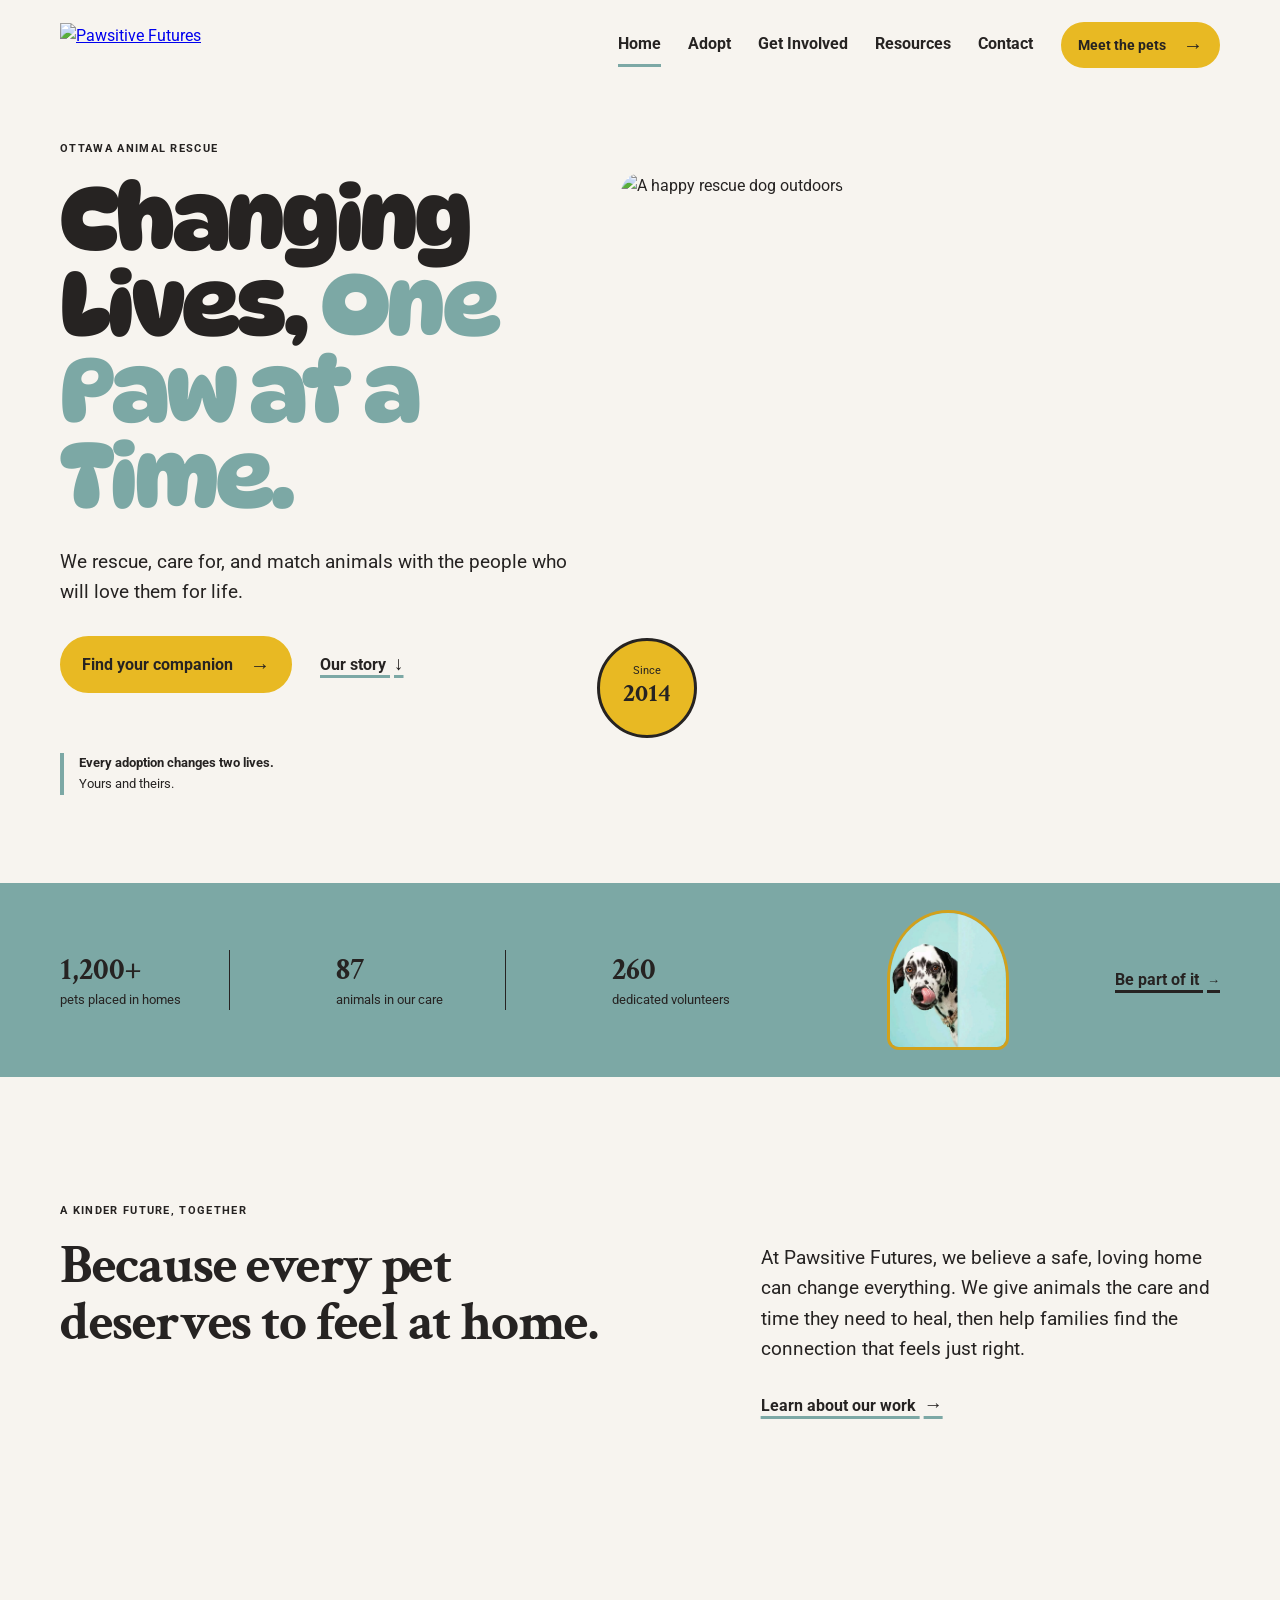
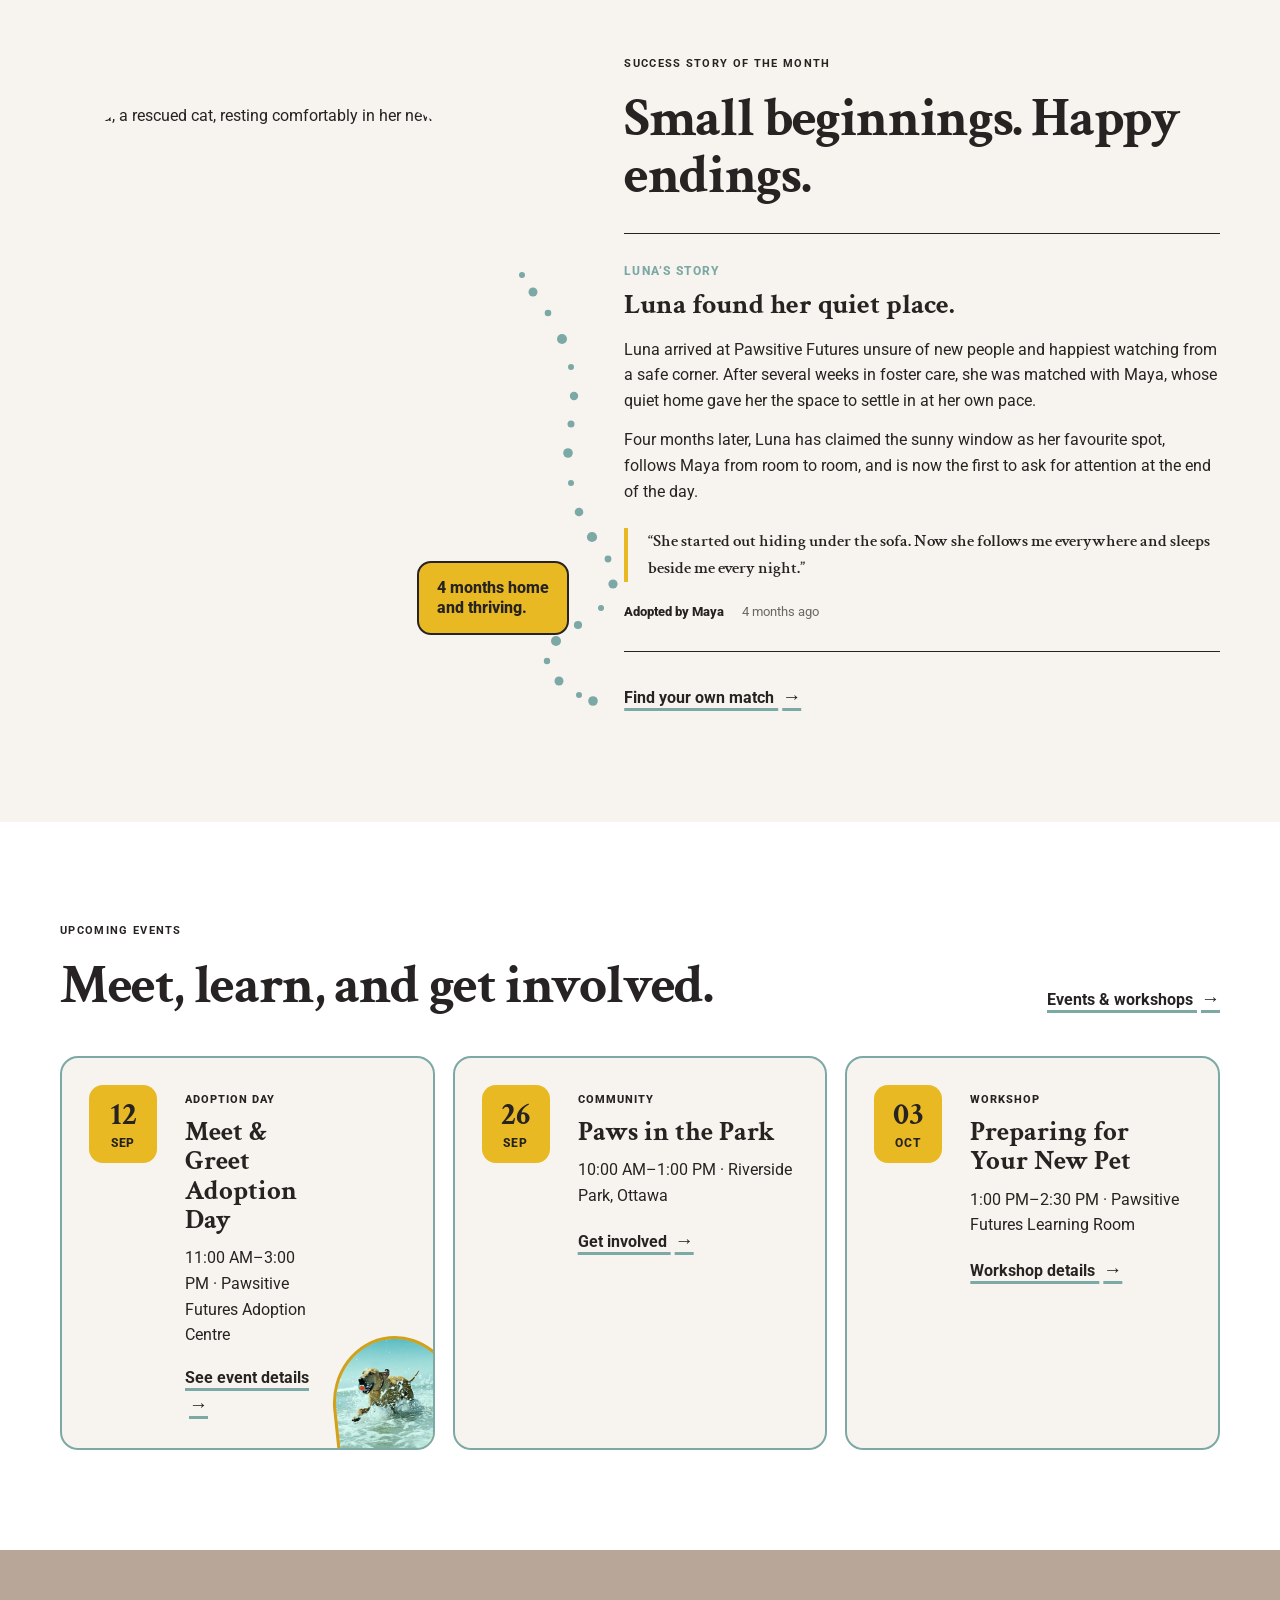
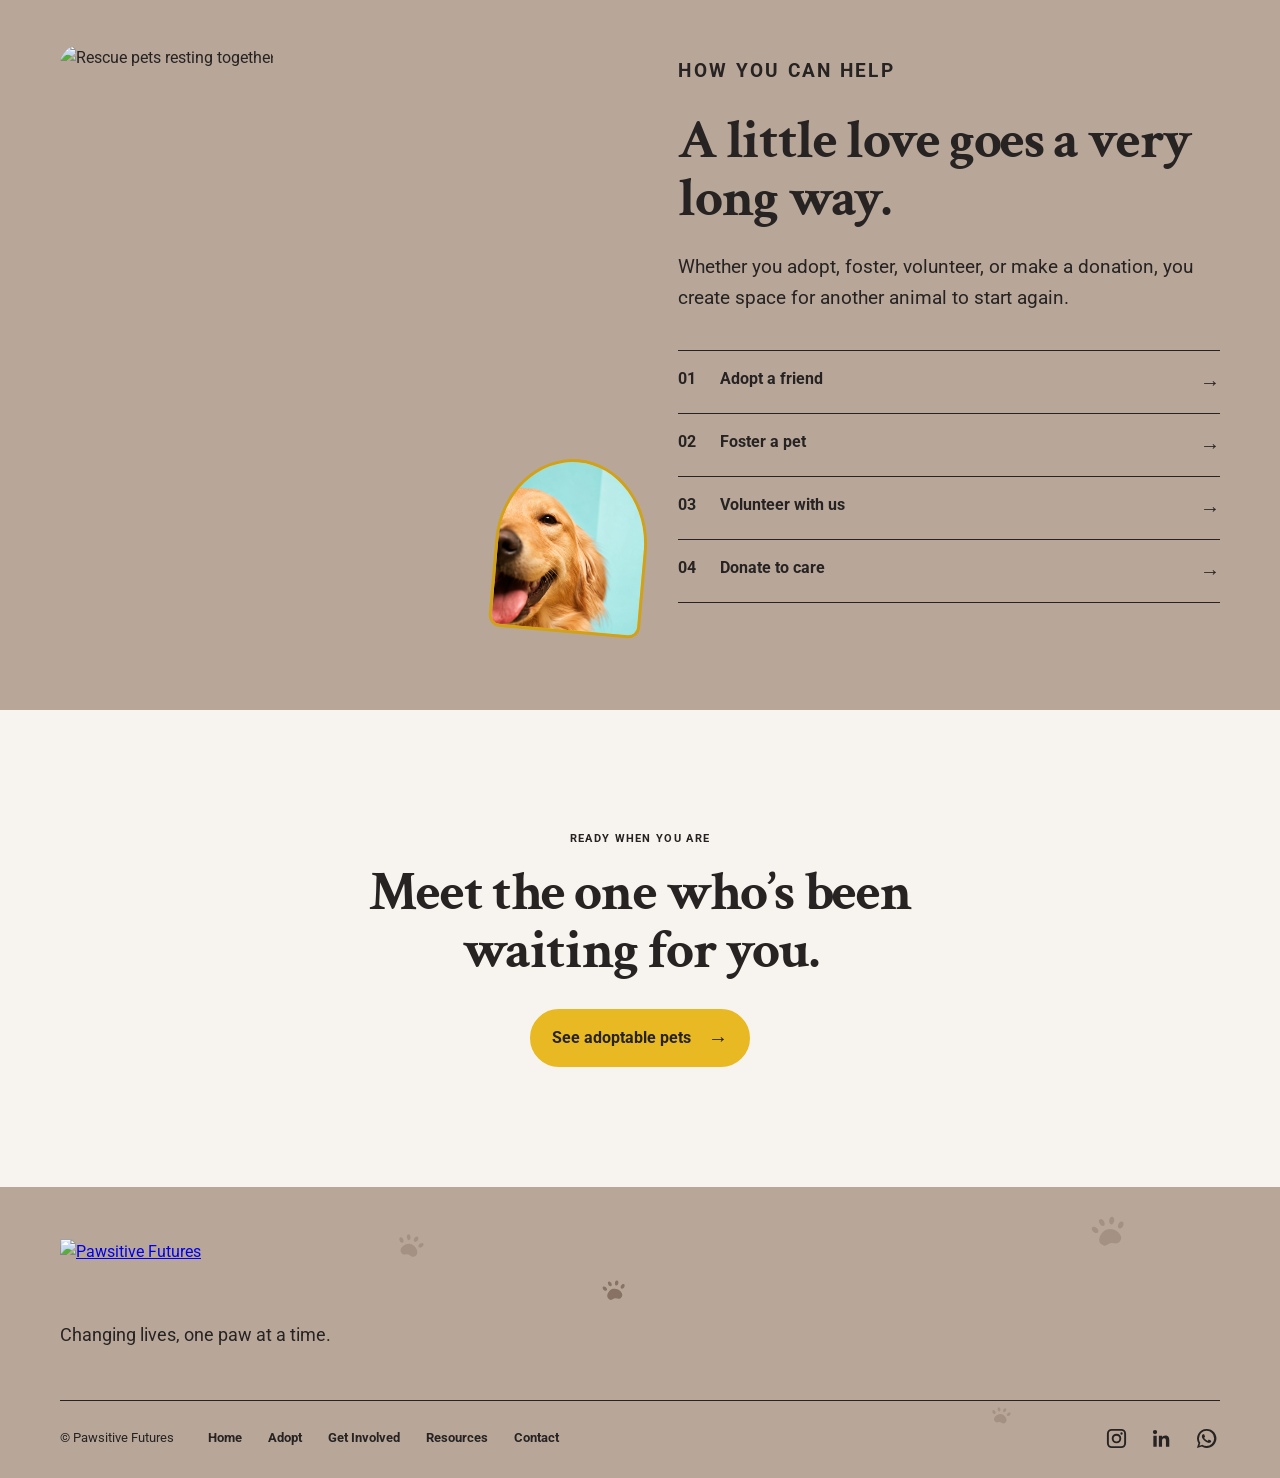
==== index.html @ effd2051 "updated luna story section" ====
<!DOCTYPE html>
<html lang="en">
  <head>
    <meta charset="utf-8">
    <meta content="width=device-width, initial-scale=1" name="viewport">
    <title>Pawsitive Futures | Animal Rescue</title>
    <meta content="Pawsitive Futures connects rescue animals with loving homes." name="description">
    <link href="https://fonts.googleapis.com" rel="preconnect">
    <link crossorigin="" href="https://fonts.gstatic.com" rel="preconnect">
    <link href="https://fonts.googleapis.com/css2?family=Crimson+Text:ital,wght@0,400;0,600;0,700;1,400;1,600;1,700&amp;family=DynaPuff:wght@400..700&amp;family=Roboto:ital,wght@0,400;0,500;0,700;1,400&amp;display=swap" rel="stylesheet">
    <link href="css/site.css?v=20260810i" rel="stylesheet">
  </head>
  <body>
    <a class="skip-link" href="#main">Skip to content</a>
    <header class="site-header">
      <div class="shell nav-wrap">
        <a aria-label="Pawsitive Futures home" class="brand" href="index.html">
          <img alt="" aria-hidden="true" class="brand-logo brand-logo-secondary" src="images/logo-pawsitive-futures2.svg">
          <img alt="Pawsitive Futures" class="brand-logo brand-logo-primary" src="images/logo-pawsitive-futures1.svg">
        </a>
        <button aria-controls="site-menu" aria-expanded="false" class="menu-toggle">
          <span></span>
          <span></span>
          <span></span>
          <span class="sr-only">Open menu</span>
        </button>
        <nav aria-label="Primary navigation" class="site-nav" id="site-menu">
          <a class="is-current" href="index.html">Home</a>
          <a href="adopt.html">Adopt</a>
          <a href="get-involved.html">Get Involved</a>
          <a href="adopt.html#resources">Resources</a>
          <a href="contact.html">Contact</a>
        </nav>
        <a class="button button-small nav-cta" href="adopt.html">Meet the pets <span>→</span></a>
      </div>
    </header>
    <main id="main">
      <section class="hero shell">
        <div class="hero-copy">
          <p class="eyebrow">Ottawa animal rescue</p>
          <h1>Changing Lives, <em>One Paw at a Time.</em></h1>
          <p class="lead">We rescue, care for, and match animals with the people who will love them for life.</p>
          <div class="actions">
            <a class="button" href="adopt.html">Find your companion <span>→</span></a>
            <a class="text-link" href="#our-story">Our story <span>↓</span></a>
          </div>
          <div class="hero-note"><strong>Every adoption changes two lives.</strong><span>Yours and theirs.</span></div>
        </div>
        <div class="hero-image">
          <picture>
            <source media="(max-width: 700px)" srcset="images/home-hero-mobile.jpg.jpg">
            <source media="(max-width: 1000px)" srcset="images/home-hero-tablet.jpg.jpg">
            <img alt="A happy rescue dog outdoors" src="images/home-hero-desktop.jpg.jpg">
          </picture>
          <div class="image-badge"><span>Since</span><strong>2014</strong></div>
        </div>
      </section>
      <section class="impact-strip">
        <div class="shell stats">
          <div><strong>1,200+</strong><span>pets placed in homes</span></div>
          <div><strong>87</strong><span>animals in our care</span></div>
          <div><strong>260</strong><span>dedicated volunteers</span></div>
          <div class="stats-pet-crop editorial-pet-crop" aria-hidden="true">
            <img src="images/moodboard-stats-pet.jpg" alt="">
          </div>
          <a class="text-link" href="get-involved.html">Be part of it <span>→</span></a>
        </div>
      </section>
      <section class="story shell section-grid" id="our-story">
        <div class="section-heading">
          <p class="eyebrow">A kinder future, together</p>
          <h2>Because every pet deserves to feel at home.</h2>
        </div>
        <div class="story-content">
          <p>
            At Pawsitive Futures, we believe a safe, loving home can change everything. We give
            animals the care and time they need to heal, then help families find the connection that
            feels just right.
          </p>
          <a class="text-link" href="contact.html">Learn about our work <span>→</span></a>
        </div>
      </section>
      <section class="success-stories" id="success-stories">
        <div class="shell success-stories-grid">
          <div class="success-photo">
            <img alt="Luna, a rescued cat, resting comfortably in her new home" src="images/success_stories_image_5000x3337.jpg">
            <svg class="success-journey" aria-hidden="true" viewBox="0 0 160 470" xmlns="http://www.w3.org/2000/svg">
              <g fill="currentColor">
                <circle cx="5" cy="32" r="3" /><circle cx="16" cy="49" r="4.5" /><circle cx="31" cy="70" r="3.3" />
                <circle cx="45" cy="96" r="5" /><circle cx="54" cy="124" r="3" /><circle cx="57" cy="153" r="4.2" />
                <circle cx="54" cy="181" r="3.5" /><circle cx="51" cy="210" r="4.8" /><circle cx="54" cy="240" r="3" />
                <circle cx="62" cy="269" r="4.3" /><circle cx="75" cy="294" r="5.1" /><circle cx="91" cy="316" r="3.4" />
                <circle cx="96" cy="341" r="4.6" /><circle cx="84" cy="365" r="3" /><circle cx="61" cy="382" r="4.1" />
                <circle cx="39" cy="398" r="5" /><circle cx="30" cy="418" r="3.2" /><circle cx="42" cy="438" r="4.5" />
                <circle cx="62" cy="452" r="3" /><circle cx="76" cy="458" r="4.8" />
              </g>
            </svg>
            <span class="success-photo-label">4 months home<br>and thriving.</span>
          </div>
          <div class="success-copy">
            <p class="eyebrow">Success story of the month</p>
            <h2>Small beginnings. Happy endings.</h2>
            <article class="featured-success-story">
              <p class="success-story-name">Luna’s story</p>
              <h3>Luna found her quiet place.</h3>
              <p>
                Luna arrived at Pawsitive Futures unsure of new people and happiest watching from a
                safe corner. After several weeks in foster care, she was matched with Maya, whose
                quiet home gave her the space to settle in at her own pace.
              </p>
              <p>
                Four months later, Luna has claimed the sunny window as her favourite spot, follows
                Maya from room to room, and is now the first to ask for attention at the end of the
                day.
              </p>
              <blockquote class="success-quote">
                “She started out hiding under the sofa. Now she follows me everywhere and sleeps
                beside me every night.”
              </blockquote>
              <p class="success-meta"><strong>Adopted by Maya</strong><span>4 months ago</span></p>
            </article>
            <a class="text-link" href="adopt.html">Find your own match <span>→</span></a>
          </div>
        </div>
      </section>
      <section class="events-preview" id="upcoming-events">
        <div class="shell">
          <div class="events-heading">
            <div>
              <p class="eyebrow">Upcoming events</p>
              <h2>Meet, learn, and get involved.</h2>
            </div>
            <a class="text-link" href="adopt.html#events-workshops">Events &amp; workshops <span>→</span></a>
          </div>
          <div class="event-card-grid">
            <article class="event-card">
              <div class="event-pet-crop editorial-pet-crop" aria-hidden="true">
                <img src="images/moodboard-events-pet.jpg" alt="">
              </div>
              <div class="event-date"><strong>12</strong><span>Sep</span></div>
              <div>
                <span class="event-type">Adoption day</span>
                <h3>Meet &amp; Greet Adoption Day</h3>
                <p>11:00 AM–3:00 PM · Pawsitive Futures Adoption Centre</p>
                <a class="text-link" href="adopt.html#events-workshops">See event details <span>→</span></a>
              </div>
            </article>
            <article class="event-card">
              <div class="event-date"><strong>26</strong><span>Sep</span></div>
              <div>
                <span class="event-type">Community</span>
                <h3>Paws in the Park</h3>
                <p>10:00 AM–1:00 PM · Riverside Park, Ottawa</p>
                <a class="text-link" href="get-involved.html#volunteer">Get involved <span>→</span></a>
              </div>
            </article>
            <article class="event-card">
              <div class="event-date"><strong>03</strong><span>Oct</span></div>
              <div>
                <span class="event-type">Workshop</span>
                <h3>Preparing for Your New Pet</h3>
                <p>1:00 PM–2:30 PM · Pawsitive Futures Learning Room</p>
                <a class="text-link" href="adopt.html#events-workshops">Workshop details <span>→</span></a>
              </div>
            </article>
          </div>
        </div>
      </section>
      <section class="feature-shell" id="ways-to-help">
        <div class="shell feature-grid">
          <div class="feature-photo">
            <picture>
              <source media="(max-width: 700px)" srcset="images/get-involved-pets-landscape.jpg.png">
              <img alt="Rescue pets resting together" src="images/get-involved-pets-portrait.jpg.png">
            </picture>
            <div class="help-pet-peek editorial-pet-crop" aria-hidden="true">
              <img src="images/moodboard-help-pet.png" alt="">
            </div>
          </div>
          <div class="feature-copy">
            <p class="eyebrow">How you can help</p>
            <h2>A little love goes a very long way.</h2>
            <p>Whether you adopt, foster, volunteer, or make a donation, you create space for another animal to start again.</p>
            <div class="help-list">
              <a href="adopt.html"><span>01</span> Adopt a friend <b>→</b></a>
              <a href="get-involved.html#foster"><span>02</span> Foster a pet <b>→</b></a>
              <a href="get-involved.html#volunteer"><span>03</span> Volunteer with us <b>→</b></a>
              <a href="get-involved.html#donate"><span>04</span> Donate to care <b>→</b></a>
            </div>
          </div>
        </div>
      </section>
      <section class="shell closing">
        <p class="eyebrow">Ready when you are</p>
        <h2>Meet the one who’s been waiting for you.</h2>
        <a class="button" href="adopt.html">See adoptable pets <span>→</span></a>
      </section>
    </main>
    <footer class="site-footer">
      <svg class="footer-paw-sprite" aria-hidden="true" xmlns="http://www.w3.org/2000/svg">
        <defs>
          <g id="footer-brand-paw">
            <path d="M80.88,82.49c12.8-1.5,25.1,5.1,31.8,15.9s5.9,21-4.5,26.8c-10.5,5.8-16.9-5.3-27.4-1.9s-12.9,6.9-21.2-.2c-16.2-13.8,4.7-38.5,21.4-40.5h0l-.1-.1Z" />
            <path d="M67.28,49.99c9.9-2.2,15.4,18,7.2,20.6s-16.3-18.6-7.2-20.6Z" />
            <path d="M99.78,50.09c6.8-1.4,8.2,5.8,7,11-1.2,5.2-7.2,12.9-12.4,8.6-5.6-4.7-1-18.3,5.4-19.6Z" />
            <path d="M43.38,67.99c9.2-1.5,18.2,15.1,10,18.5-10.1,4.1-20.7-16.7-10-18.5Z" />
            <path d="M124.78,67.99c13.4-1.9,4.1,22.2-7.4,18.6-8.4-2.6-.8-17.5,7.4-18.6Z" />
          </g>
        </defs>
      </svg>
      <svg class="footer-paw footer-paw-middle" aria-hidden="true" viewBox="35 42 100 90"><use href="#footer-brand-paw" /></svg>
      <svg class="footer-paw footer-paw-right" aria-hidden="true" viewBox="35 42 100 90"><use href="#footer-brand-paw" /></svg>
      <svg class="footer-paw footer-paw-lower" aria-hidden="true" viewBox="35 42 100 90"><use href="#footer-brand-paw" /></svg>
      <svg class="footer-paw footer-paw-left" aria-hidden="true" viewBox="35 42 100 90"><use href="#footer-brand-paw" /></svg>
      <div class="shell footer-brand-block">
        <a aria-label="Pawsitive Futures home" class="brand footer-brand" href="index.html">
          <img alt="" aria-hidden="true" class="brand-logo brand-logo-secondary" src="images/logo-pawsitive-futures2.svg">
          <img alt="Pawsitive Futures" class="brand-logo brand-logo-primary" src="images/logo-pawsitive-futures1.svg">
        </a>
        <p class="footer-brand-tagline">Changing lives, one paw at a time.</p>
      </div>
      <div class="shell footer-bottom">
        <span class="footer-copyright">© <span data-year=""></span> Pawsitive Futures</span>
        <nav aria-label="Footer navigation" class="footer-nav">
          <a href="index.html">Home</a>
          <a href="adopt.html">Adopt</a>
          <a href="get-involved.html">Get Involved</a>
          <a href="adopt.html#resources">Resources</a>
          <a href="contact.html">Contact</a>
        </nav>
        <div aria-label="Social media" class="social-links">
          <a aria-label="Instagram" href="#" title="Instagram">
            <svg aria-hidden="true" focusable="false" viewbox="0 0 24 24">
              <path d="M7 2h10a5 5 0 0 1 5 5v10a5 5 0 0 1-5 5H7a5 5 0 0 1-5-5V7a5 5 0 0 1 5-5Zm0 2a3 3 0 0 0-3 3v10a3 3 0 0 0 3 3h10a3 3 0 0 0 3-3V7a3 3 0 0 0-3-3H7Zm10.25 1.5a1.25 1.25 0 1 1 0 2.5 1.25 1.25 0 0 1 0-2.5ZM12 7a5 5 0 1 1 0 10 5 5 0 0 1 0-10Zm0 2a3 3 0 1 0 0 6 3 3 0 0 0 0-6Z">
              </path>
            </svg>
          </a>
          <a aria-label="LinkedIn" href="https://www.linkedin.com/in/esther-odeyemi-profile/" rel="noopener noreferrer" target="_blank" title="LinkedIn">
            <svg aria-hidden="true" focusable="false" viewbox="0 0 24 24">
              <path d="M5.25 3A2.25 2.25 0 1 1 5.25 7.5 2.25 2.25 0 0 1 5.25 3ZM3.5 9h3.5v11.5H3.5V9Zm5.75 0h3.35v1.57h.05c.47-.88 1.6-1.82 3.3-1.82 3.53 0 4.18 2.32 4.18 5.34v6.41h-3.49v-5.68c0-1.36-.02-3.1-1.89-3.1-1.89 0-2.18 1.48-2.18 3v5.78H9.25V9Z">
              </path>
            </svg>
          </a>
          <a aria-label="WhatsApp" href="#" title="WhatsApp">
            <svg aria-hidden="true" focusable="false" viewbox="0 0 24 24">
              <path d="M12.05 2a9.85 9.85 0 0 0-8.43 14.94L2 22l5.2-1.57A9.95 9.95 0 1 0 12.05 2Zm0 17.9a8 8 0 0 1-4.08-1.12l-.29-.17-3.09.93.96-3-.19-.3A7.84 7.84 0 0 1 4.12 12a7.93 7.93 0 1 1 7.93 7.9Zm4.35-5.94c-.24-.12-1.41-.69-1.63-.77-.22-.08-.38-.12-.54.12-.16.24-.62.77-.76.93-.14.16-.28.18-.52.06-.24-.12-1.01-.37-1.92-1.18-.71-.63-1.19-1.42-1.33-1.66-.14-.24-.02-.37.1-.49.11-.11.24-.28.36-.42.12-.14.16-.24.24-.4.08-.16.04-.3-.02-.42-.06-.12-.54-1.3-.74-1.78-.19-.47-.39-.41-.54-.42h-.46c-.16 0-.42.06-.64.3-.22.24-.84.82-.84 2 0 1.18.86 2.32.98 2.48.12.16 1.69 2.58 4.09 3.62.57.25 1.02.39 1.37.5.58.18 1.1.16 1.51.1.46-.07 1.41-.58 1.61-1.14.2-.56.2-1.04.14-1.14-.06-.1-.22-.16-.46-.28Z">
              </path>
            </svg>
          </a>
        </div>
      </div>
    </footer>
    <script src="js/app.js"></script>
  </body>
</html>
---- css/site.css ----
:root {
  --cambridge-blue: #7ca8a5;
  --warm-taupe: #b8a799;
  --gold: #e8b923;
  --accent-gold: #d1a11c;
  --charcoal: #262322;
  --ivory: #f7f4ef;
  --white: #ffffff;
  --serif: "Crimson Text", Georgia, serif;
  --sans: Roboto, Arial, sans-serif;
  --display: "DynaPuff", cursive;
}

* {
  box-sizing: border-box;
}

html {
  scroll-behavior: smooth;
}

body {
  margin: 0;
  background: var(--ivory);
  color: var(--charcoal);
  font: 16px/1.6 var(--sans);
}

a,
button,
input,
select,
textarea {
  font: inherit;
}

.shell {
  width: min(1160px, calc(100% - 48px));
  margin: auto;
}

.skip-link {
  position: absolute;
  left: -999px;
}

.skip-link:focus {
  left: 1rem;
  top: 1rem;
  z-index: 100;
  padding: 0.6rem 1rem;
  color: var(--charcoal);
  background: var(--gold);
  outline: 3px solid var(--charcoal);
}

.sr-only {
  position: absolute;
  clip: rect(0, 0, 0, 0);
}

.site-header {
  position: relative;
  z-index: 10;
  padding: 22px 0;
  background: var(--ivory);
}

.nav-wrap {
  display: flex;
  align-items: center;
  gap: 28px;
}

/* Logo sizing: width to resize both layered logo files */
.brand {
  position: relative;
  display: block;
  width: 142px;
  aspect-ratio: 650.48 / 201.31;
  isolation: isolate;
}

.brand-logo {
  display: block;
  width: 100%;
  height: auto;
}

.brand-logo-primary {
  position: relative;
  z-index: 2;
}

.brand-logo-secondary {
  position: absolute;
  inset: 0;
  z-index: 1;
  pointer-events: none;
  transform-origin: 15% 70%;
  animation: logo-wave 2.8s ease-in-out infinite;
}

@keyframes logo-wave {
  0%,
  100% {
    transform: rotate(0deg);
  }
  25% {
    transform: rotate(4deg);
  }
  50% {
    transform: rotate(-3deg);
  }
  75% {
    transform: rotate(2deg);
  }
}

@media (prefers-reduced-motion: reduce) {
  .brand-logo-secondary {
    animation: none;
  }
}

.site-nav {
  display: flex;
  align-items: center;
  gap: 27px;
  margin-left: auto;
}

.site-nav a,
.footer-bottom a,
.footer-grid a {
  color: var(--charcoal);
  font-weight: 700;
  text-decoration: none;
}

.site-nav a {
  padding: 8px 0;
  border-bottom: 3px solid transparent;
}

.site-nav a:hover,
.site-nav .is-current {
  border-color: var(--cambridge-blue);
}

.menu-toggle {
  display: none;
  padding: 8px;
  border: 0;
  background: transparent;
}

.menu-toggle span:not(.sr-only) {
  display: block;
  width: 24px;
  height: 2px;
  margin: 5px;
  background: var(--charcoal);
}

.button {
  display: inline-flex;
  align-items: center;
  gap: 17px;
  padding: 14px 20px;
  border: 2px solid var(--gold);
  border-radius: 99px;
  background: var(--gold);
  color: var(--charcoal);
  font-weight: 700;
  text-decoration: none;
  cursor: pointer;
  transition:
    transform 0.2s,
    background 0.2s;
}

.button:hover {
  transform: translateY(-2px);
  background: var(--ivory);
}

.button span {
  font-size: 20px;
  line-height: 0.7;
}

.button-small {
  padding: 10px 15px;
  font-size: 14px;
}

.button:focus-visible,
.filter:focus-visible,
.text-link:focus-visible,
.site-nav a:focus-visible,
.footer-grid a:focus-visible,
.modal-close:focus-visible {
  outline: 3px solid var(--charcoal);
  outline-offset: 3px;
}

.hero {
  display: grid;
  grid-template-columns: 0.92fr 1.08fr;
  gap: 50px;
  align-items: center;
  padding: 50px 0 88px;
}

.eyebrow,
.footer-label {
  margin: 0 0 17px;
  color: var(--charcoal);
  font-size: 11px;
  font-weight: 700;
  letter-spacing: 0.12em;
  text-transform: uppercase;
}

.hero h1,
.page-intro h1 {
  margin: 0;
  font: 700 clamp(3.3rem, 7vw, 6.5rem) / 0.96 var(--display);
  letter-spacing: -0.03em;
}

.hero h1 em,
.page-intro h1 em {
  color: var(--cambridge-blue);
  font-style: normal;
}

.lead {
  max-width: 510px;
  margin: 28px 0;
  color: var(--charcoal);
  font-size: 19px;
}

.actions {
  display: flex;
  flex-wrap: wrap;
  align-items: center;
  gap: 28px;
}

.text-link {
  padding: 0;
  border: 0;
  background: transparent;
  color: var(--charcoal);
  font-weight: 700;
  text-decoration: underline;
  text-decoration-color: var(--cambridge-blue);
  text-decoration-thickness: 3px;
  text-underline-offset: 5px;
  cursor: pointer;
}

.text-link:hover {
  color: var(--charcoal);
  text-decoration-color: var(--gold);
}

.text-link span {
  color: var(--charcoal);
  font-size: 19px;
  margin-left: 4px;
}

.hero-note {
  display: grid;
  margin-top: 60px;
  padding-left: 15px;
  border-left: 4px solid var(--cambridge-blue);
  font-size: 13px;
}

.hero-note span {
  color: var(--charcoal);
}

.hero-image {
  position: relative;
  height: 590px;
}

.hero-image img,
.feature-photo img {
  width: 100%;
  height: 100%;
  border-radius: clamp(64px, 8vw, 120px) clamp(64px, 8vw, 120px) 24px 24px;
  object-fit: cover;
}

.image-badge {
  position: absolute;
  bottom: 25px;
  left: -24px;
  display: grid;
  width: 100px;
  height: 100px;
  place-content: center;
  border: 3px solid var(--charcoal);
  border-radius: 50%;
  background: var(--gold);
  color: var(--charcoal);
  line-height: 1;
  text-align: center;
}

.image-badge span {
  font-size: 11px;
}

.image-badge strong {
  font: 700 26px var(--serif);
}

.impact-strip {
  position: relative;
  overflow: visible;
  padding: 27px 0;
  background: var(--cambridge-blue);
  color: var(--charcoal);
}

.stats {
  position: relative;
  display: grid;
  grid-template-columns: repeat(3, minmax(150px, 170px)) 122px max-content;
  align-items: center;
  justify-content: space-between;
  column-gap: clamp(28px, 3vw, 48px);
}

.stats > div:not(.stats-pet-crop) {
  position: relative;
  z-index: 1;
  display: grid;
}

.stats > div:nth-child(-n + 2) {
  border-right: 1px solid var(--charcoal);
}

.stats strong {
  font: 700 31px var(--serif);
}

.stats span {
  font-size: 13px;
}

.stats .text-link {
  position: relative;
  z-index: 1;
  text-decoration-color: var(--charcoal);
}

/* Shared small editorial pet crop: arched top, straight sides, flat bottom. */
.editorial-pet-crop {
  overflow: hidden;
  border: 3px solid var(--accent-gold);
  border-radius: 50% 50% 12px 12px;
}

.stats-pet-crop {
  position: relative;
  z-index: 1;
  width: 122px;
  height: 140px;
}

.stats-pet-crop img {
  width: 100%;
  height: 100%;
  object-fit: cover;
  object-position: center;
}

.section-grid {
  display: grid;
  grid-template-columns: 1.1fr 0.9fr;
  gap: 12%;
  padding: 125px 0;
}

.section-heading h2,
.feature-copy h2,
.closing h2,
.adoption-callout h2,
.contact-form h2 {
  margin: 0;
  font: 700 clamp(2.25rem, 4.3vw, 4.2rem) / 1.05 var(--serif);
  letter-spacing: -0.025em;
}

.story-content {
  padding-top: 41px;
}

.story-content p,
.feature-copy > p {
  margin: 0 0 25px;
  color: var(--charcoal);
  font-size: 19px;
}

.feature-shell {
  position: relative;
  overflow: hidden;
  padding: 95px 0;
  background: var(--warm-taupe);
}

.feature-grid {
  position: relative;
  z-index: 1;
  display: grid;
  grid-template-columns: 1fr 1fr;
  gap: clamp(64px, 6vw, 80px);
  align-items: center;
}

.feature-photo {
  position: relative;
  height: 570px;
}

.feature-copy h2 {
  margin-bottom: 25px;
}

.help-list {
  margin-top: 37px;
}

.help-list a {
  display: grid;
  grid-template-columns: 42px 1fr auto;
  padding: 15px 0;
  border-top: 1px solid var(--charcoal);
  color: var(--charcoal);
  font-weight: 700;
  text-decoration: none;
}

.help-list a:last-child {
  border-bottom: 1px solid var(--charcoal);
}

.help-list a:hover {
  box-shadow: inset 4px 0 0 var(--gold);
}

.help-list span {
  color: var(--charcoal);
}

.help-list b {
  font-size: 20px;
}

.help-pet-peek {
  position: absolute;
  right: -45px;
  bottom: -18px;
  z-index: 2;
  width: 152px;
  height: 174px;
  background: var(--gold);
  transform: rotate(5deg);
}

.help-pet-peek::before {
  content: none;
}

.help-pet-peek img {
  width: 100%;
  height: 100%;
  border-radius: 0;
  object-fit: cover;
  object-position: center top;
}

.closing {
  padding: 120px 0;
  text-align: center;
}

.closing h2 {
  max-width: 700px;
  margin: 0 auto 29px;
}

.site-footer {
  position: relative;
  overflow: hidden;
  padding: 55px 0 24px;
  background: var(--warm-taupe);
  color: var(--charcoal);
}

.site-footer > :not(.footer-paw) {
  position: relative;
  z-index: 1;
}

.footer-paw {
  position: absolute;
  z-index: 0;
  fill: #7d6656;
  opacity: 0.32;
  pointer-events: none;
}

.footer-paw-sprite {
  display: none;
}

.footer-paw-upper {
  top: 26px;
  left: 1.5%;
  width: 52px;
  transform: rotate(-16deg);
}

.footer-paw-lower {
  right: 21%;
  bottom: 54px;
  width: 20px;
  transform: rotate(9deg);
}

.footer-paw-middle {
  top: 46px;
  left: 31%;
  width: 27px;
  transform: rotate(15deg);
}

.footer-paw-right {
  top: 28px;
  right: 12%;
  width: 35px;
  transform: rotate(-11deg);
}

.footer-paw-left {
  top: 92px;
  left: 47%;
  width: 24px;
  opacity: 0.8;
  transform: rotate(-7deg);
}

.footer-grid {
  display: grid;
  grid-template-columns: 1.6fr 1fr 1fr;
  gap: 35px;
}

.footer-grid .brand {
  display: block;
  width: 142px;
  margin-bottom: 19px;
}

.footer-grid p {
  margin: 0 0 10px;
}

.footer-grid a {
  display: block;
  width: max-content;
  margin-bottom: 4px;
  text-decoration: underline;
  text-decoration-color: var(--charcoal);
  text-decoration-thickness: 2px;
  text-underline-offset: 3px;
  transition: text-decoration-color 0.2s;
}

.footer-grid a:hover {
  text-decoration-color: var(--gold);
}

.footer-bottom {
  display: flex;
  flex-wrap: wrap;
  gap: 20px;
  margin-top: 45px;
  padding-top: 20px;
  border-top: 1px solid var(--charcoal);
  font-size: 13px;
}

.footer-bottom a {
  text-decoration: underline;
  text-decoration-color: transparent;
  text-decoration-thickness: 2px;
  text-underline-offset: 4px;
  transition: text-decoration-color 0.2s;
}

.footer-bottom a:hover {
  text-decoration-color: var(--gold);
}

.page-intro {
  padding: 70px 0 60px;
  text-align: center;
}

.page-intro .lead {
  margin: 22px auto 0;
}

.adopt-area {
  padding-bottom: 105px;
}

.filter-row {
  display: flex;
  justify-content: center;
  gap: 10px;
  padding-bottom: 26px;
  border-bottom: 1px solid var(--warm-taupe);
}

.filter {
  padding: 9px 16px;
  border: 2px solid var(--cambridge-blue);
  border-radius: 99px;
  background: transparent;
  color: var(--charcoal);
  font-weight: 700;
  cursor: pointer;
}

.filter:hover,
.filter.is-active {
  background: var(--cambridge-blue);
  color: var(--charcoal);
}

.result-count {
  margin: 22px 0;
  color: var(--charcoal);
  font-size: 14px;
}

.pet-grid {
  display: grid;
  grid-template-columns: repeat(3, 1fr);
  gap: 25px;
}

.pet-card {
  overflow: hidden;
  border: 2px solid var(--warm-taupe);
  border-radius: 15px;
  background: var(--white);
  transition:
    transform 0.2s,
    box-shadow 0.2s;
}

.pet-card:hover {
  transform: translateY(-5px);
  box-shadow: 0 15px 30px rgb(38 35 34 / 20%);
}

.pet-card[hidden] {
  display: none;
}

.pet-card img {
  width: 100%;
  height: 310px;
  object-fit: cover;
  object-position: center center;
}

.pet-card > div {
  padding: 22px;
}

.pet-type {
  color: var(--charcoal);
  font-size: 12px;
  font-weight: 700;
  letter-spacing: 0.08em;
  text-transform: uppercase;
}

.pet-card h2 {
  margin: 4px 0;
  font: 700 32px var(--serif);
}

.pet-card p {
  margin: 0 0 15px;
  color: var(--charcoal);
  font-size: 14px;
}

.adoption-callout {
  margin-bottom: 100px;
  padding: 65px 20px;
  border: 3px solid var(--cambridge-blue);
  border-radius: 18px;
  background: var(--warm-taupe);
  text-align: center;
}

.adoption-callout h2 {
  margin-bottom: 25px;
}

.contact-grid {
  display: grid;
  grid-template-columns: 0.74fr 1.26fr;
  gap: 70px;
  padding-bottom: 100px;
}

.contact-details {
  padding: 38px 0;
}

.contact-details > div {
  padding: 20px 0;
  border-bottom: 1px solid var(--warm-taupe);
}

.contact-details a {
  color: var(--charcoal);
  font-weight: 700;
}

.contact-form {
  padding: 42px;
  border: 3px solid var(--warm-taupe);
  border-radius: 17px;
  background: var(--ivory);
}

.contact-form h2 {
  margin-bottom: 25px;
  font-size: 39px;
}

.contact-form label {
  display: block;
  margin: 17px 0 5px;
  font-size: 14px;
  font-weight: 700;
}

.contact-form input,
.contact-form select,
.contact-form textarea {
  width: 100%;
  padding: 11px;
  border: 2px solid var(--warm-taupe);
  border-radius: 7px;
  background: var(--white);
  color: var(--charcoal);
}

.contact-form input:focus,
.contact-form select:focus,
.contact-form textarea:focus {
  outline: 3px solid var(--cambridge-blue);
  outline-offset: 2px;
  border-color: var(--charcoal);
}

.contact-form .button {
  margin-top: 22px;
}

.form-status {
  margin: 15px 0 0;
  color: var(--charcoal);
  font-weight: 700;
}

.modal {
  position: fixed;
  inset: 0;
  z-index: 30;
  display: none;
  padding: 25px;
  place-items: center;
  background: rgb(38 35 34 / 75%);
}

.modal.is-open {
  display: grid;
}

.modal-card {
  position: relative;
  width: min(465px, 100%);
  padding: 45px;
  border: 3px solid var(--warm-taupe);
  border-radius: 18px;
  background: var(--ivory);
}

.modal-card h2 {
  margin: 0;
  font: 700 39px var(--serif);
}

.modal-close {
  position: absolute;
  top: 15px;
  right: 17px;
  border: 0;
  background: transparent;
  color: var(--charcoal);
  font-size: 30px;
  cursor: pointer;
}

@media (max-width: 800px) {
  .nav-wrap {
    flex-wrap: wrap;
  }
  .menu-toggle {
    display: block;
    margin-left: auto;
  }
  .nav-cta {
    display: none;
  }
  .site-nav {
    display: none;
    order: 4;
    width: 100%;
    flex-direction: column;
    align-items: flex-start;
    gap: 3px;
    margin: 0;
    padding: 12px 0;
  }
  .site-nav.is-open {
    display: flex;
  }
  .hero,
  .section-grid,
  .feature-grid,
  .contact-grid {
    grid-template-columns: 1fr;
  }
  .hero {
    gap: 42px;
    padding-top: 35px;
  }
  .hero-image {
    max-width: 600px;
    height: 430px;
  }
  .stats {
    grid-template-columns: 1fr 1fr;
  }
  .stats div:nth-child(2) {
    border: 0;
  }
  .section-grid {
    gap: 40px;
    padding: 85px 0;
  }
  .story-content {
    padding: 0;
  }
  .feature-shell {
    padding: 70px 0;
  }
  .feature-photo {
    height: 400px;
  }
  .pet-grid {
    grid-template-columns: 1fr 1fr;
  }
  .footer-grid {
    grid-template-columns: 1fr 1fr;
  }
  .footer-grid > div:first-child {
    grid-column: 1 / -1;
  }
}

@media (max-width: 530px) {
  .shell {
    width: min(100% - 32px, 1160px);
  }
  .site-header {
    padding: 15px 0;
  }

  /* Mobile logo sizing: width for small screens */
  .brand {
    width: 122px;
  }
  .footer-grid .brand {
    width: 122px;
  }
  .hero h1,
  .page-intro h1 {
    font-size: 3.3rem;
  }
  .hero-image {
    height: 360px;
  }
  .hero-image img {
    border-radius: 90px 90px 14px 14px;
  }
  .image-badge {
    bottom: 13px;
    left: -9px;
    width: 82px;
    height: 82px;
  }
  .actions {
    gap: 18px;
  }
  .stats {
    gap: 18px;
  }
  .stats strong {
    font-size: 25px;
  }
  .stats div,
  .stats div:nth-child(3) {
    border: 0;
  }
  .section-heading h2,
  .feature-copy h2,
  .closing h2,
  .adoption-callout h2 {
    font-size: 2.45rem;
  }
  .feature-photo {
    height: 330px;
  }
  .feature-photo img {
    border-radius: 90px 90px 14px 14px;
  }
  .footer-grid,
  .pet-grid {
    grid-template-columns: 1fr;
  }
  .footer-grid > div:first-child {
    grid-column: auto;
  }
  .footer-bottom {
    flex-wrap: wrap;
  }
  .filter-row {
    justify-content: flex-start;
    overflow: auto;
  }
  .contact-form {
    padding: 27px 20px;
  }
  .contact-grid {
    gap: 10px;
  }
  .page-intro {
    padding: 55px 0 40px;
  }
  .modal-card {
    padding: 35px 25px;
  }
}

/* Featured adoption selection */
.featured-pets-heading {
  max-width: 760px;
  margin: 0 auto 36px;
  text-align: center;
}

.featured-pets-heading h2 {
  margin: 0 0 14px;
  font: 700 clamp(2.1rem, 4vw, 3.7rem) / 1.05 var(--serif);
  letter-spacing: -0.025em;
}

.featured-pets-heading > p:not(.eyebrow) {
  max-width: 650px;
  margin: 0 auto;
  color: var(--charcoal);
  font-size: 17px;
}

.more-pets-callout {
  display: grid;
  grid-template-columns: minmax(0, 1fr) auto;
  gap: 42px;
  align-items: center;
  margin-top: 58px;
  padding: 38px 42px;
  border: 2px solid var(--warm-taupe);
  border-radius: 18px;
  background: var(--white);
}

.more-pets-callout h2 {
  margin: 0 0 10px;
  font: 700 clamp(1.8rem, 3vw, 2.65rem) / 1.08 var(--serif);
}

.more-pets-callout p:not(.eyebrow) {
  max-width: 650px;
  margin: 0;
}

.more-pets-callout .button {
  white-space: nowrap;
}

/* Pet search and resource additions */
.pet-search {
  max-width: 620px;
  margin: 0 auto 26px;
}

.pet-search-field {
  display: flex;
  align-items: center;
  gap: 10px;
  padding: 10px 14px;
  border: 2px solid var(--warm-taupe);
  border-radius: 99px;
  background: var(--white);
}

.pet-search-field:focus-within {
  border-color: var(--charcoal);
  outline: 3px solid var(--cambridge-blue);
  outline-offset: 2px;
}

.pet-search-field svg {
  width: 20px;
  height: 20px;
  flex: 0 0 auto;
  fill: none;
  stroke: currentColor;
  stroke-linecap: round;
  stroke-width: 2;
}

.pet-search-field input {
  min-width: 0;
  flex: 1;
  padding: 2px 0;
  border: 0;
  outline: 0;
  background: transparent;
  color: var(--charcoal);
}

.pet-search-field input::placeholder {
  color: rgb(38 35 34 / 62%);
}

.search-clear {
  padding: 5px 9px;
  border: 0;
  border-radius: 99px;
  background: var(--warm-taupe);
  color: var(--charcoal);
  font-size: 12px;
  font-weight: 700;
  cursor: pointer;
}

.search-clear:hover {
  background: var(--gold);
}

.no-results {
  margin: 45px auto 0;
  padding: 28px;
  border: 2px dashed var(--warm-taupe);
  border-radius: 14px;
  text-align: center;
}

.resources-section {
  margin-bottom: 110px;
  padding: 100px 0;
  background: var(--warm-taupe);
}

.resources-grid {
  display: grid;
  grid-template-columns: 0.8fr 1.2fr;
  gap: 8%;
  align-items: start;
}

.resources-intro h2 {
  margin: 0 0 24px;
  font: 700 clamp(2.25rem, 4.3vw, 4.2rem) / 1.05 var(--serif);
  letter-spacing: -0.025em;
}

.resources-intro > p:not(.eyebrow) {
  margin: 0 0 24px;
  font-size: 18px;
}

.faq-list {
  border-top: 1px solid var(--charcoal);
}

.faq-list details {
  border-bottom: 1px solid var(--charcoal);
}

.faq-list summary {
  position: relative;
  padding: 22px 44px 22px 0;
  font-weight: 700;
  cursor: pointer;
  list-style: none;
}

.faq-list summary::-webkit-details-marker {
  display: none;
}

.faq-list summary::after {
  content: "+";
  position: absolute;
  top: 16px;
  right: 5px;
  font: 400 30px/1 var(--serif);
}

.faq-list details[open] summary::after {
  content: "−";
}

.faq-list details p {
  max-width: 650px;
  margin: -5px 0 22px;
}

.social-links {
  display: flex;
  flex-wrap: wrap;
  align-items: center;
  gap: 18px;
  margin-left: auto;
}

.social-links a {
  display: inline-flex;
  width: 27px;
  height: 27px;
  align-items: center;
  justify-content: center;
  color: var(--charcoal);
  text-decoration: none;
  transition: color 0.2s, transform 0.2s;
}

.social-links svg {
  width: 23px;
  height: 23px;
  fill: currentColor;
}

.social-links a:hover {
  color: var(--gold);
  transform: translateY(-2px);
}

.social-links a:focus-visible,
.search-clear:focus-visible,
.faq-list summary:focus-visible {
  outline: 3px solid var(--charcoal);
  outline-offset: 3px;
}

@media (max-width: 800px) {
  .resources-grid {
    grid-template-columns: 1fr;
    gap: 45px;
  }
  .resources-section {
    margin-bottom: 80px;
    padding: 75px 0;
  }
}

@media (max-width: 530px) {
  .pet-search {
    margin-bottom: 20px;
  }
  .resources-section {
    margin-bottom: 60px;
    padding: 60px 0;
  }
  .social-links {
    width: 100%;
    margin-left: 0;
  }
}

/* Downloadable adoption resources */
.resource-library-head {
  max-width: 760px;
  margin-bottom: 42px;
}

.resource-library-head h2 {
  margin: 0 0 20px;
  font: 700 clamp(2.35rem, 4.4vw, 4.3rem) / 1.04 var(--serif);
  letter-spacing: -0.025em;
}

.resource-library-head > p:not(.eyebrow) {
  max-width: 680px;
  margin: 0;
  font-size: 18px;
}

.resource-download-grid {
  display: grid;
  grid-template-columns: repeat(2, minmax(0, 1fr));
  gap: 18px;
}

.resource-download-card {
  display: flex;
  min-height: 280px;
  flex-direction: column;
  padding: 30px;
  border: 2px solid var(--cambridge-blue);
  border-radius: 18px;
  background: var(--ivory);
}

.resource-format {
  margin-bottom: 13px;
  color: var(--charcoal);
  font-size: 12px;
  font-weight: 800;
  letter-spacing: 0.1em;
  text-transform: uppercase;
}

.resource-download-card h3 {
  margin: 0 0 14px;
  font: 700 clamp(1.75rem, 2.8vw, 2.35rem) / 1.08 var(--serif);
  letter-spacing: -0.02em;
}

.resource-download-card p {
  margin: 0 0 28px;
}

.resource-download-link {
  display: inline-flex;
  width: fit-content;
  align-items: center;
  gap: 9px;
  margin-top: auto;
  padding-bottom: 3px;
  border-bottom: 3px solid var(--cambridge-blue);
  color: var(--charcoal);
  font-weight: 800;
  text-decoration: none;
}

.resource-download-link svg {
  width: 19px;
  height: 19px;
  fill: none;
  stroke: currentColor;
  stroke-linecap: round;
  stroke-linejoin: round;
  stroke-width: 2;
}

.resource-download-link:hover {
  border-color: var(--gold);
}

.resource-download-link:focus-visible {
  outline: 3px solid var(--charcoal);
  outline-offset: 4px;
}

.faq-resource-grid {
  margin-top: 78px;
  padding-top: 70px;
  border-top: 1px solid var(--charcoal);
}

@media (max-width: 800px) {
  .resource-download-grid {
    grid-template-columns: 1fr;
  }
  .resource-download-card {
    min-height: 0;
  }
  .faq-resource-grid {
    margin-top: 58px;
    padding-top: 55px;
  }
}

@media (max-width: 530px) {
  .resource-library-head {
    margin-bottom: 30px;
  }
  .resource-download-card {
    padding: 24px 20px;
  }
  .faq-resource-grid {
    margin-top: 45px;
    padding-top: 45px;
  }
}

/* Success stories */
.success-stories {
  padding: 110px 0;
  background: var(--ivory);
}

.success-stories-grid {
  display: grid;
  grid-template-columns: 0.9fr 1.1fr;
  gap: clamp(64px, 6vw, 80px);
  align-items: center;
}

.success-photo {
  position: relative;
  min-height: 560px;
}

.success-photo img {
  width: 100%;
  height: 100%;
  min-height: 560px;
  border-radius: clamp(64px, 8vw, 120px) clamp(64px, 8vw, 120px) 24px 24px;
  object-fit: cover;
}

.success-photo-label {
  position: absolute;
  right: -22px;
  bottom: 28px;
  max-width: 180px;
  padding: 15px 18px;
  border: 2px solid var(--charcoal);
  border-radius: 14px;
  background: var(--gold);
  color: var(--charcoal);
  font-weight: 800;
  line-height: 1.25;
  z-index: 2;
}

.success-journey {
  position: absolute;
  top: 140px;
  right: -130px;
  z-index: 1;
  width: 160px;
  height: 470px;
  color: var(--cambridge-blue);
  overflow: visible;
  pointer-events: none;
}

.success-copy {
  position: relative;
  z-index: 2;
}

.success-copy h2,
.events-heading h2,
.resource-events-head h2 {
  margin: 0;
  font: 700 clamp(2.25rem, 4.3vw, 4.2rem) / 1.05 var(--serif);
  letter-spacing: -0.025em;
}

.featured-success-story {
  max-width: 620px;
  margin: 28px 0 30px;
  padding: 28px 0;
  border-top: 1px solid var(--charcoal);
  border-bottom: 1px solid var(--charcoal);
}

.success-story-name {
  margin: 0 0 8px;
  color: var(--cambridge-blue);
  font-size: 12px;
  font-weight: 800;
  letter-spacing: 0.1em;
  text-transform: uppercase;
}

.featured-success-story h3 {
  margin: 0 0 16px;
  font: 700 1.75rem/1.12 var(--serif);
}

.featured-success-story > p:not(.success-story-name):not(.success-meta) {
  margin: 0 0 14px;
}

.success-quote {
  margin: 24px 0 20px;
  padding: 0 0 0 20px;
  border-left: 4px solid var(--gold);
  font: 600 1.08rem/1.55 var(--serif);
}

.success-meta {
  display: flex;
  gap: 10px 18px;
  align-items: center;
  flex-wrap: wrap;
  margin: 0;
  font-size: 13px;
}

.success-meta strong {
  font-weight: 800;
}

.success-meta span {
  color: rgb(38 35 34 / 68%);
}

/* Homepage events */
.events-preview {
  padding: 100px 0;
  background: var(--white);
}

.events-heading {
  display: flex;
  align-items: end;
  justify-content: space-between;
  gap: 35px;
  margin-bottom: 42px;
}

.event-card-grid {
  display: grid;
  grid-template-columns: repeat(3, minmax(0, 1fr));
  gap: 18px;
}

.event-card {
  position: relative;
  overflow: hidden;
  display: grid;
  grid-template-columns: 76px 1fr;
  gap: 20px;
  min-height: 265px;
  padding: 27px;
  border: 2px solid var(--cambridge-blue);
  border-radius: 18px;
  background: var(--ivory);
}

.event-card:first-child {
  grid-template-columns: 76px minmax(0, 1fr);
  padding-right: 114px;
}

.event-pet-crop {
  display: none;
}

.event-card:first-child .event-pet-crop {
  position: absolute;
  right: -26px;
  bottom: -24px;
  display: block;
  width: 126px;
  height: 136px;
  background: var(--gold);
  transform: rotate(-6deg);
}

.event-pet-crop img {
  width: 100%;
  height: 100%;
  object-fit: cover;
  object-position: center top;
}

.event-date {
  display: flex;
  width: 68px;
  height: 78px;
  flex-direction: column;
  align-items: center;
  justify-content: center;
  border-radius: 14px;
  background: var(--gold);
  line-height: 1;
}

.event-date strong {
  font: 700 2rem/0.95 var(--serif);
}

.event-date span {
  margin-top: 7px;
  font-size: 12px;
  font-weight: 800;
  letter-spacing: 0.08em;
  text-transform: uppercase;
}

.event-type,
.resource-event-meta span {
  color: var(--charcoal);
  font-size: 11px;
  font-weight: 800;
  letter-spacing: 0.09em;
  text-transform: uppercase;
}

.event-card h3,
.resource-event-card h3 {
  margin: 7px 0 10px;
  font: 700 1.7rem/1.08 var(--serif);
}

.event-card p {
  margin: 0 0 17px;
}

/* Resource events and workshops */
.resource-events {
  margin-top: 78px;
  padding-top: 70px;
  border-top: 1px solid var(--charcoal);
  scroll-margin-top: 30px;
}

.resource-events-head {
  display: grid;
  grid-template-columns: 1fr 0.8fr;
  gap: 8%;
  align-items: end;
  margin-bottom: 36px;
}

.resource-events-head > p {
  margin: 0 0 4px;
  font-size: 18px;
}

.resource-event-grid {
  display: grid;
  grid-template-columns: repeat(3, minmax(0, 1fr));
  gap: 18px;
}

.resource-event-card {
  display: flex;
  min-height: 330px;
  flex-direction: column;
  padding: 27px;
  border-radius: 18px;
  background: var(--ivory);
}

.resource-event-meta {
  display: flex;
  flex-wrap: wrap;
  gap: 8px 13px;
}

.resource-event-meta span:first-child {
  color: var(--cambridge-blue);
}

.resource-event-card p {
  margin: 0 0 18px;
}

.resource-event-card strong {
  display: block;
  margin: auto 0 19px;
  font-size: 14px;
}

.resource-event-card .text-link {
  width: fit-content;
}

.faq-resource-grid {
  margin-top: 78px;
  padding-top: 70px;
  border-top: 1px solid var(--charcoal);
}

@media (max-width: 960px) {
  .stats {
    grid-template-columns: 1fr 1fr 104px;
  }
  .stats-pet-crop {
    width: 104px;
    height: 120px;
  }
  .stats .text-link {
    grid-column: 1 / -1;
  }
  .stats-journey {
    display: none;
  }
  .event-card-grid,
  .resource-event-grid {
    grid-template-columns: 1fr;
  }
  .event-card {
    min-height: 0;
  }
  .resource-event-card {
    min-height: 0;
  }
  .resource-event-card strong {
    margin-top: 16px;
  }
}

@media (max-width: 800px) {
  .success-journey {
    display: none;
  }
  .help-pet-peek {
    right: -28px;
    bottom: -30px;
    width: 130px;
    height: 150px;
  }
  .more-pets-callout {
    grid-template-columns: 1fr;
    gap: 24px;
    padding: 32px;
  }
  .more-pets-callout .button {
    width: fit-content;
  }
  .success-stories {
    padding: 80px 0;
  }
  .success-stories-grid,
  .resource-events-head {
    grid-template-columns: 1fr;
    gap: 42px;
  }
  .success-photo,
  .success-photo img {
    min-height: 430px;
  }
  .success-photo-label {
    right: 20px;
  }
  .events-preview {
    padding: 75px 0;
  }
  .events-heading {
    align-items: start;
    flex-direction: column;
  }
  .resource-events {
    margin-top: 58px;
    padding-top: 55px;
  }
}

@media (max-width: 530px) {
  .stats {
    grid-template-columns: 1fr 1fr;
  }
  .stats-pet-crop,
  .help-pet-peek,
  .success-journey,
  .event-card:first-child .event-pet-crop {
    display: none;
  }
  .event-card:first-child {
    grid-template-columns: 62px minmax(0, 1fr);
    padding-right: 18px;
  }
  .featured-pets-heading {
    margin-bottom: 28px;
  }
  .more-pets-callout {
    margin-top: 42px;
    padding: 26px 22px;
  }
  .success-meta {
    align-items: flex-start;
    flex-direction: column;
  }
  .success-stories {
    padding: 65px 0;
  }
  .success-photo,
  .success-photo img {
    min-height: 340px;
  }
  .success-photo img {
    border-radius: 90px 90px 14px 14px;
  }
  .success-photo-label {
    right: 12px;
    bottom: 15px;
    max-width: 150px;
    font-size: 14px;
  }
  .events-preview {
    padding: 60px 0;
  }
  .event-card {
    grid-template-columns: 62px 1fr;
    gap: 15px;
    padding: 22px 18px;
  }
  .event-date {
    width: 58px;
    height: 68px;
  }
  .event-date strong {
    font-size: 1.7rem;
  }
  .resource-events {
    margin-top: 45px;
    padding-top: 45px;
  }
}

/* Get involved page */
.involve-hero {
  display: grid;
  grid-template-columns: 0.92fr 1.08fr;
  gap: 58px;
  align-items: center;
  padding: 62px 0 105px;
}

.involve-hero h1 {
  margin: 0;
  font: 700 clamp(3.1rem, 6.3vw, 5.8rem) / 0.98 var(--display);
  letter-spacing: -0.03em;
}

.involve-hero h1 em {
  color: var(--cambridge-blue);
  font-style: normal;
}

.involve-hero-image {
  position: relative;
  min-height: 550px;
}

.involve-hero-image img {
  width: 100%;
  height: 550px;
  border-radius: 18px 150px 18px 18px;
  object-fit: cover;
}

.involve-image-note {
  position: absolute;
  right: 24px;
  bottom: 24px;
  max-width: 235px;
  padding: 17px 20px;
  border-radius: 14px;
  background: var(--gold);
  font-weight: 800;
  line-height: 1.3;
}

.involve-pathways {
  padding: 95px 0;
  background: var(--warm-taupe);
}

.involve-section-head {
  max-width: 760px;
  margin-bottom: 42px;
}

.involve-section-head h2,
.involve-split-heading h2,
.process-heading h2,
.foster-copy h2,
.interest-intro h2,
.involve-events-card h2,
.fit-card h2 {
  margin: 0 0 18px;
  font: 700 clamp(2.25rem, 4.3vw, 4.2rem) / 1.05 var(--serif);
  letter-spacing: -0.025em;
}

.involve-section-head > p:not(.eyebrow),
.involve-split-heading > p,
.interest-intro > p:not(.eyebrow) {
  max-width: 680px;
  margin: 0;
  font-size: 18px;
}

.pathway-grid,
.donation-impact-grid {
  display: grid;
  grid-template-columns: repeat(3, minmax(0, 1fr));
  gap: 18px;
}

.pathway-card {
  display: flex;
  min-height: 330px;
  flex-direction: column;
  padding: 30px;
  border: 2px solid var(--cambridge-blue);
  border-radius: 18px;
  background: var(--ivory);
}

.pathway-number {
  margin-bottom: auto;
  color: var(--cambridge-blue);
  font-size: 12px;
  font-weight: 800;
  letter-spacing: 0.1em;
}

.pathway-card h3,
.role-card h3,
.donation-impact-grid h3 {
  margin: 24px 0 10px;
  font: 700 1.8rem/1.08 var(--serif);
}

.pathway-card p {
  margin: 0 0 24px;
}

.pathway-card .text-link {
  width: fit-content;
  margin-top: auto;
}

.volunteer-section,
.donate-section {
  padding: 115px 0;
}

.involve-split-heading {
  display: grid;
  grid-template-columns: 1.05fr 0.95fr;
  gap: 10%;
  align-items: end;
  margin-bottom: 52px;
}

.role-grid {
  display: grid;
  grid-template-columns: repeat(2, minmax(0, 1fr));
  gap: 18px;
}

.role-card {
  min-height: 270px;
  padding: 30px;
  border: 2px solid var(--warm-taupe);
  border-radius: 18px;
  background: var(--white);
}

.role-card > span,
.donation-impact-grid article > span {
  color: var(--cambridge-blue);
  font-size: 11px;
  font-weight: 800;
  letter-spacing: 0.1em;
  text-transform: uppercase;
}

.role-card p,
.donation-impact-grid p {
  margin: 0;
}

.volunteer-process {
  padding: 100px 0;
  background: var(--cambridge-blue);
}

.process-heading {
  max-width: 700px;
  margin-bottom: 42px;
}

.process-list {
  margin: 0;
  padding: 0;
  border-top: 1px solid var(--charcoal);
  list-style: none;
}

.process-list li {
  display: grid;
  grid-template-columns: 70px 1fr;
  gap: 22px;
  padding: 24px 0;
  border-bottom: 1px solid var(--charcoal);
}

.process-list li > span {
  font-weight: 800;
}

.process-list h3 {
  margin: 0 0 5px;
  font: 700 1.55rem/1.12 var(--serif);
}

.process-list p {
  max-width: 700px;
  margin: 0;
}

.volunteer-fit {
  padding: 90px 0;
}

.fit-card {
  display: grid;
  grid-template-columns: 0.8fr 1.2fr;
  gap: 8%;
  padding: 48px;
  border: 2px solid var(--warm-taupe);
  border-radius: 18px;
  background: var(--white);
}

.fit-card ul {
  margin: 0;
  padding-left: 22px;
}

.fit-card li {
  padding: 8px 0;
}

.foster-section {
  padding: 105px 0;
  background: var(--warm-taupe);
}

.foster-grid {
  display: grid;
  grid-template-columns: 0.9fr 1.1fr;
  gap: 9%;
  align-items: start;
}

.foster-copy > p:not(.eyebrow) {
  max-width: 520px;
  margin: 0 0 28px;
  font-size: 18px;
}

.foster-faqs {
  border-top: 1px solid var(--charcoal);
}

.foster-faqs article {
  padding: 23px 0;
  border-bottom: 1px solid var(--charcoal);
}

.foster-faqs h3 {
  margin: 0 0 6px;
  font: 700 1.55rem/1.12 var(--serif);
}

.foster-faqs p {
  margin: 0;
}

.donation-impact-grid article {
  min-height: 245px;
  padding: 30px;
  border: 2px solid var(--cambridge-blue);
  border-radius: 18px;
  background: var(--ivory);
}

.donation-impact-grid h3 {
  margin-top: 20px;
}

.donate-action {
  margin-top: 32px;
}

.involve-events {
  padding: 90px 0;
  background: var(--white);
}

.involve-events-card {
  display: grid;
  grid-template-columns: 1fr auto;
  gap: 50px;
  align-items: center;
  padding: 50px;
  border: 3px solid var(--cambridge-blue);
  border-radius: 18px;
  background: var(--warm-taupe);
}

.involve-events-card p:not(.eyebrow) {
  max-width: 650px;
  margin: 0;
}

.involve-events-card .button {
  white-space: nowrap;
}

.interest-section {
  display: grid;
  grid-template-columns: 0.8fr 1.2fr;
  gap: 8%;
  align-items: start;
  padding: 115px 0;
}

.interest-intro {
  position: sticky;
  top: 28px;
}

.involvement-form {
  margin: 0;
}

/* Full footer navigation */
.footer-tagline {
  white-space: nowrap;
}

.footer-nav {
  display: flex;
  flex-wrap: wrap;
  gap: 10px 22px;
  align-items: center;
}

.footer-nav a {
  font-weight: 700;
}

.footer-bottom .footer-nav + .social-links {
  margin-left: auto;
}

@media (max-width: 960px) {
  .pathway-grid,
  .donation-impact-grid {
    grid-template-columns: 1fr;
  }
  .pathway-card,
  .donation-impact-grid article {
    min-height: 0;
  }
  .pathway-number {
    margin-bottom: 20px;
  }
}

@media (max-width: 800px) {
  .involve-hero,
  .involve-split-heading,
  .foster-grid,
  .fit-card,
  .interest-section,
  .involve-events-card {
    grid-template-columns: 1fr;
  }
  .involve-hero {
    gap: 42px;
    padding: 45px 0 80px;
  }
  .involve-hero-image,
  .involve-hero-image img {
    min-height: 430px;
    height: 430px;
  }
  .involve-pathways,
  .volunteer-process,
  .foster-section {
    padding: 75px 0;
  }
  .volunteer-section,
  .donate-section,
  .interest-section {
    padding: 85px 0;
  }
  .role-grid {
    grid-template-columns: 1fr;
  }
  .fit-card {
    padding: 36px;
  }
  .involve-events-card {
    gap: 25px;
    padding: 38px;
  }
  .involve-events-card .button {
    width: fit-content;
  }
  .interest-intro {
    position: static;
  }
  .footer-tagline {
    width: 100%;
    white-space: normal;
  }
  .footer-nav {
    width: 100%;
  }
  .footer-bottom .footer-nav + .social-links {
    margin-left: 0;
  }
}

@media (max-width: 530px) {
  .involve-hero h1 {
    font-size: 3.2rem;
  }
  .involve-hero-image,
  .involve-hero-image img {
    min-height: 340px;
    height: 340px;
  }
  .involve-hero-image img {
    border-radius: 16px 90px 16px 16px;
  }
  .involve-image-note {
    right: 14px;
    bottom: 14px;
    max-width: 190px;
    padding: 13px 15px;
    font-size: 14px;
  }
  .pathway-card,
  .role-card,
  .donation-impact-grid article {
    padding: 24px 20px;
  }
  .process-list li {
    grid-template-columns: 46px 1fr;
  }
  .fit-card,
  .involve-events-card {
    padding: 28px 22px;
  }
  .footer-nav {
    gap: 9px 16px;
  }
}

.fit-card .eyebrow {
  color: var(--cambridge-blue);
}

/* Unified footer structure */
.site-footer {
  padding: 52px 0 26px;
}

.footer-brand-block {
  display: flex;
  flex-direction: column;
  align-items: flex-start;
  padding-bottom: 52px;
}

.footer-brand-block .footer-brand {
  width: 178px;
  margin: 0;
}

.footer-brand-tagline {
  margin: 28px 0 0;
  font-size: 18px;
  line-height: 1.45;
}

.footer-bottom {
  display: grid;
  grid-template-columns: max-content minmax(0, 1fr) max-content;
  align-items: center;
  gap: 20px 34px;
  margin-top: 0;
  padding-top: 24px;
}

.footer-copyright {
  white-space: nowrap;
}

.footer-nav {
  justify-self: start;
  gap: 10px 26px;
}

.footer-bottom .social-links,
.footer-bottom .footer-nav + .social-links {
  justify-self: end;
  margin-left: 0;
}

@media (max-width: 900px) {
  .footer-bottom {
    grid-template-columns: 1fr auto;
  }
  .footer-nav {
    grid-column: 1 / -1;
    grid-row: 2;
  }
  .footer-bottom .social-links,
  .footer-bottom .footer-nav + .social-links {
    grid-column: 2;
    grid-row: 1;
  }
}

@media (max-width: 530px) {
  .footer-brand-block {
    padding-bottom: 38px;
  }
  .footer-brand-block .footer-brand {
    width: 150px;
  }
  .footer-brand-tagline {
    margin-top: 22px;
    font-size: 16px;
  }
  .footer-bottom {
    grid-template-columns: 1fr;
    gap: 20px;
  }
  .footer-copyright,
  .footer-nav,
  .footer-bottom .social-links,
  .footer-bottom .footer-nav + .social-links {
    grid-column: 1;
    grid-row: auto;
    justify-self: start;
  }
  .footer-nav {
    gap: 10px 18px;
  }
  .footer-bottom .social-links,
  .footer-bottom .footer-nav + .social-links {
    width: auto;
    margin-left: 0;
  }
}

.mobile-copy {
  display: none;
}

@media (max-width: 530px) {
  .desktop-copy {
    display: none;
  }

  .mobile-copy {
    display: block;
  }

  .feature-shell {
    padding-bottom: 110px;
  }

  .foster-section {
    padding-bottom: 110px;
  }

  .filter-row {
    display: grid;
    grid-template-columns: repeat(2, minmax(0, 1fr));
    gap: 12px;
    justify-content: stretch;
    overflow: visible;
  }

  .filter {
    width: 100%;
    min-height: 56px;
    padding: 12px 14px;
  }

  .interest-section {
    padding-bottom: 145px;
  }

  .contact-details {
    padding: 0;
  }

  .contact-details > div {
    padding: 30px 0;
  }
}

@media (min-width: 531px) and (max-width: 960px) {
  .feature-shell {
    padding-bottom: 90px;
  }

  .foster-section {
    padding-bottom: 95px;
  }

  .filter-row {
    flex-wrap: wrap;
    overflow: visible;
  }

  .pet-grid {
    grid-template-columns: repeat(2, minmax(0, 1fr));
  }

  .interest-section {
    padding-bottom: 110px;
  }

  .contact-details {
    padding: 0;
  }

  .contact-details > div {
    padding: 28px 0;
  }
}

@media (min-width: 531px) and (max-width: 900px) {
  .contact-grid,
  .involve-hero,
  .foster-grid,
  .fit-card,
  .interest-section,
  .success-stories-grid,
  .resource-events-head,
  .involve-events-card {
    grid-template-columns: 1fr;
  }

  .contact-grid {
    gap: 42px;
  }

  .involve-hero {
    gap: 42px;
    padding: 48px 0 85px;
  }

  .involve-hero-image,
  .involve-hero-image img {
    min-height: 430px;
    height: 430px;
  }

  .fit-card {
    gap: 28px;
    padding: 38px;
  }

  .success-stories-grid,
  .resource-events-head {
    gap: 40px;
  }

  .involve-events-card {
    gap: 26px;
    padding: 40px;
  }

  .involve-events-card .button {
    width: fit-content;
  }

  .interest-intro {
    position: static;
  }
}

@media (max-width: 530px) {
  .contact-grid {
    row-gap: 48px;
  }
}

@media (max-width: 530px) {
  .volunteer-process {
    padding-bottom: 48px;
  }
}
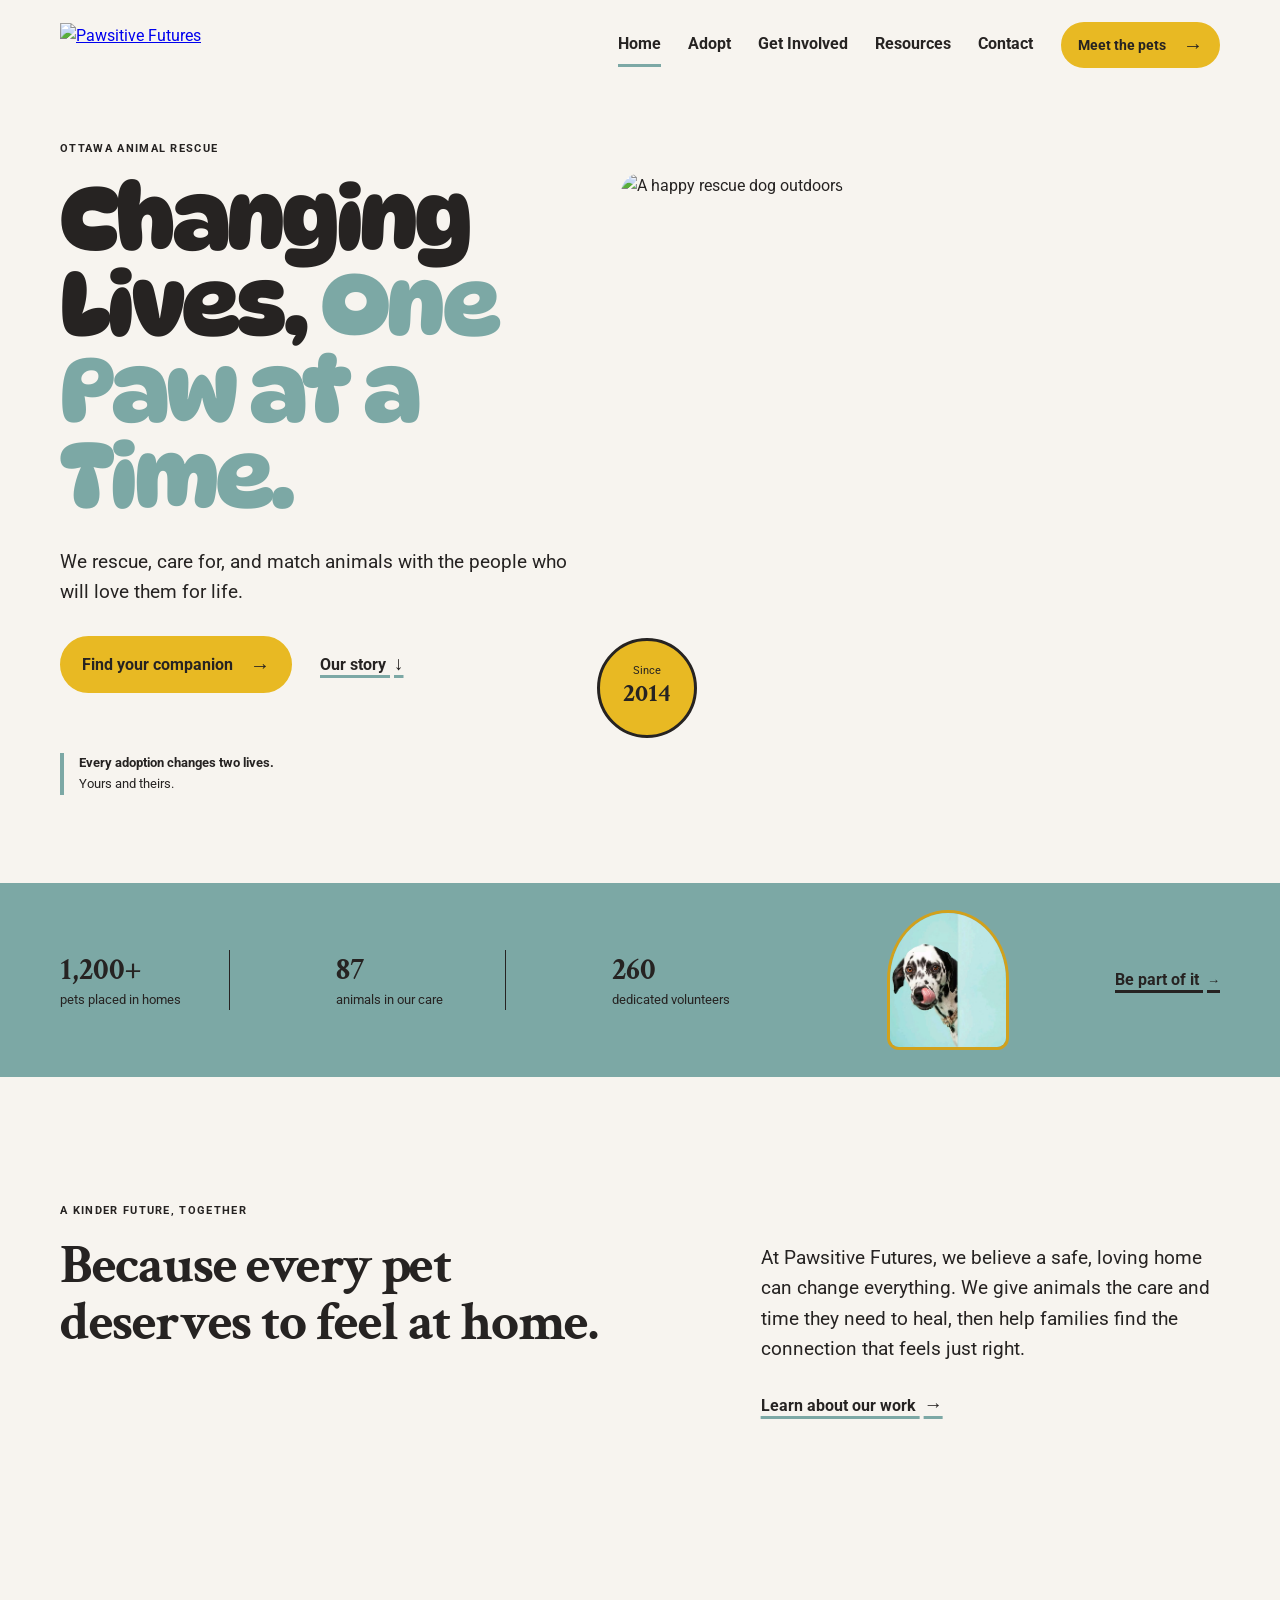
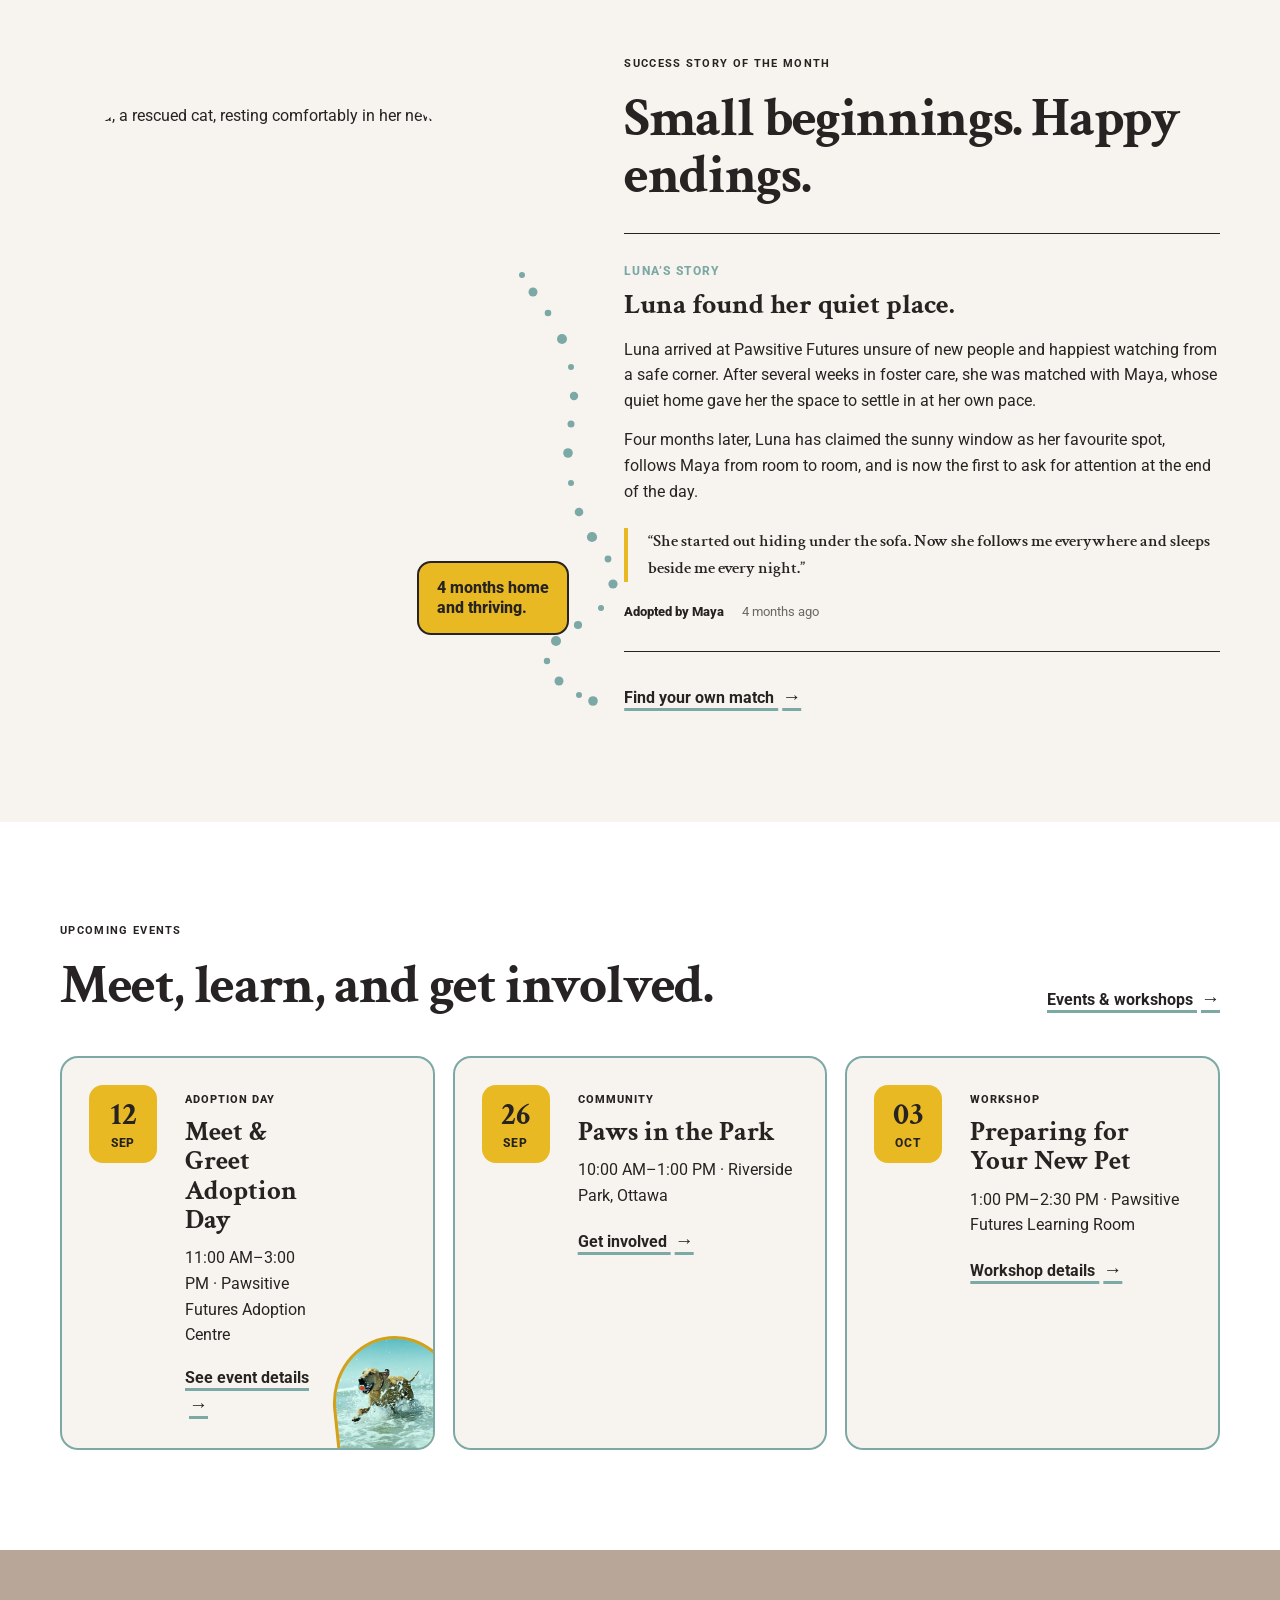
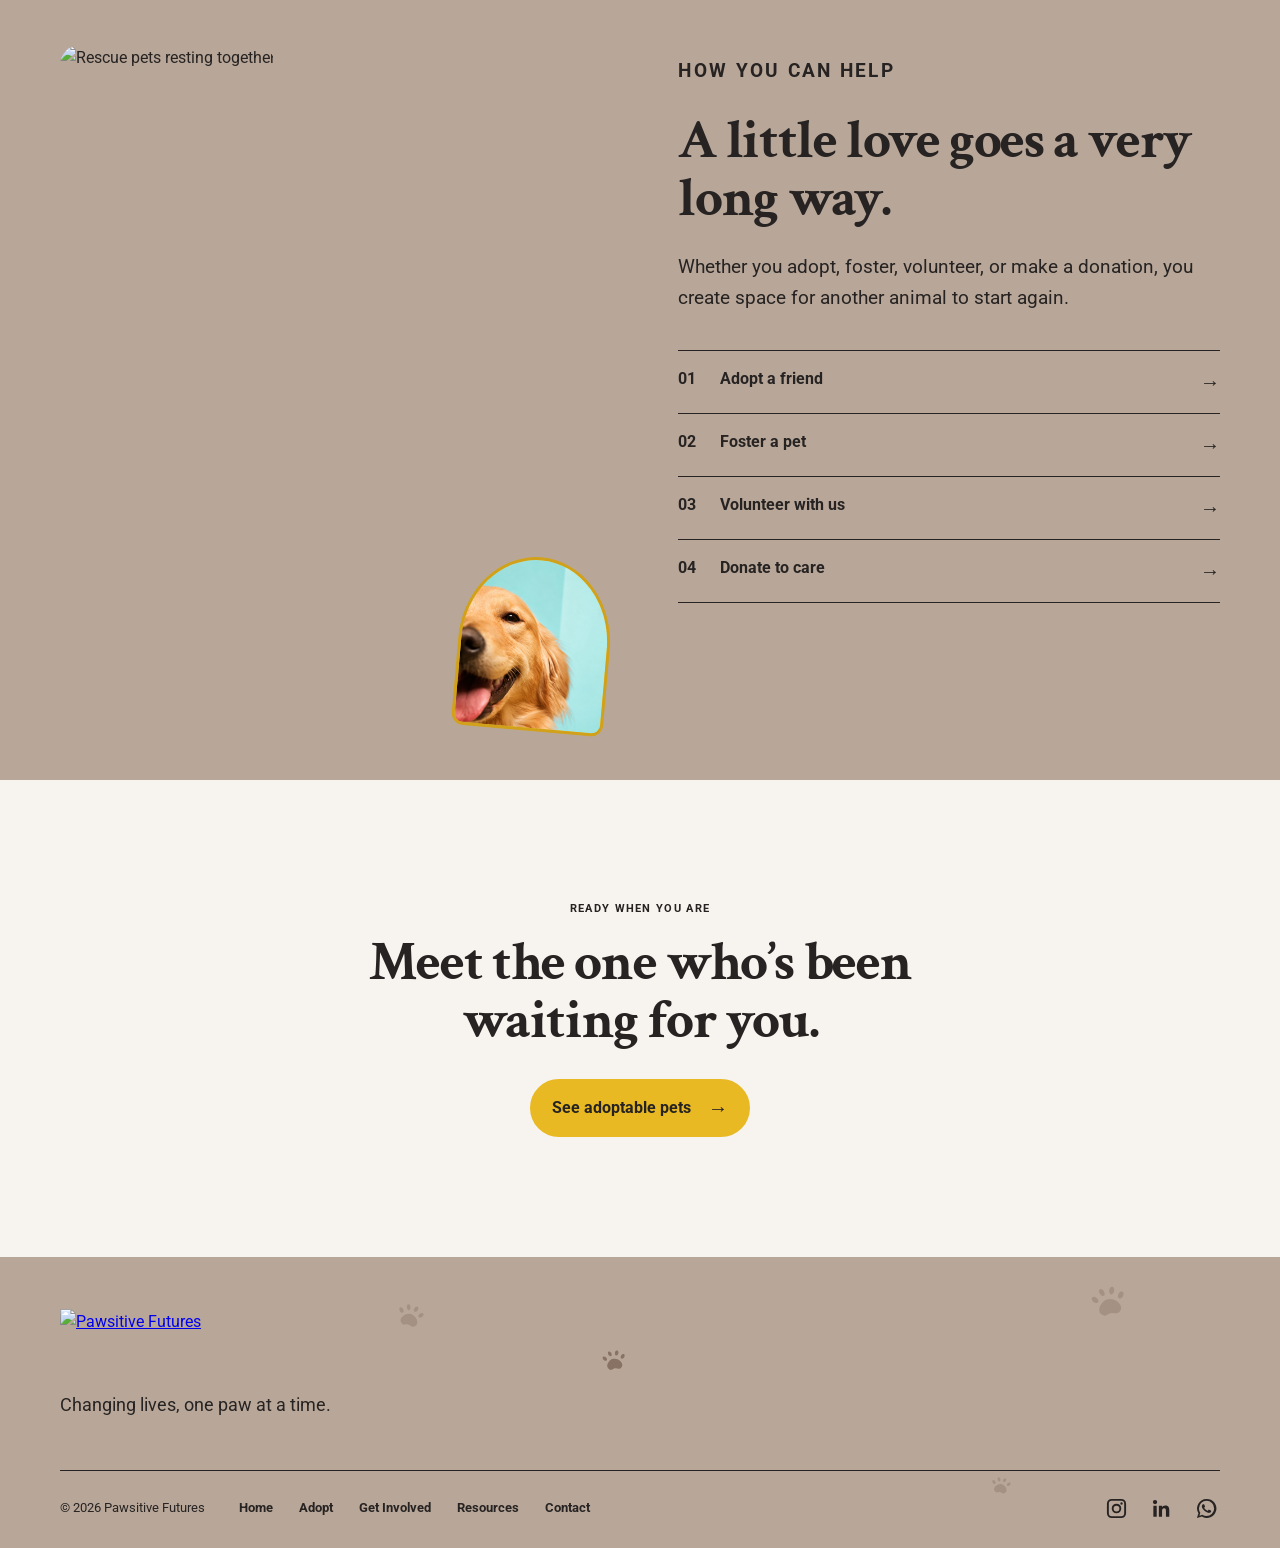
==== commit f1b4c0bb: "crop pet images added" ====
--- a/index.html
+++ b/index.html
@@ -197,21 +197,6 @@
       </section>
     </main>
     <footer class="site-footer">
-      <svg class="footer-paw-sprite" aria-hidden="true" xmlns="http://www.w3.org/2000/svg">
-        <defs>
-          <g id="footer-brand-paw">
-            <path d="M80.88,82.49c12.8-1.5,25.1,5.1,31.8,15.9s5.9,21-4.5,26.8c-10.5,5.8-16.9-5.3-27.4-1.9s-12.9,6.9-21.2-.2c-16.2-13.8,4.7-38.5,21.4-40.5h0l-.1-.1Z" />
-            <path d="M67.28,49.99c9.9-2.2,15.4,18,7.2,20.6s-16.3-18.6-7.2-20.6Z" />
-            <path d="M99.78,50.09c6.8-1.4,8.2,5.8,7,11-1.2,5.2-7.2,12.9-12.4,8.6-5.6-4.7-1-18.3,5.4-19.6Z" />
-            <path d="M43.38,67.99c9.2-1.5,18.2,15.1,10,18.5-10.1,4.1-20.7-16.7-10-18.5Z" />
-            <path d="M124.78,67.99c13.4-1.9,4.1,22.2-7.4,18.6-8.4-2.6-.8-17.5,7.4-18.6Z" />
-          </g>
-        </defs>
-      </svg>
-      <svg class="footer-paw footer-paw-middle" aria-hidden="true" viewBox="35 42 100 90"><use href="#footer-brand-paw" /></svg>
-      <svg class="footer-paw footer-paw-right" aria-hidden="true" viewBox="35 42 100 90"><use href="#footer-brand-paw" /></svg>
-      <svg class="footer-paw footer-paw-lower" aria-hidden="true" viewBox="35 42 100 90"><use href="#footer-brand-paw" /></svg>
-      <svg class="footer-paw footer-paw-left" aria-hidden="true" viewBox="35 42 100 90"><use href="#footer-brand-paw" /></svg>
       <div class="shell footer-brand-block">
         <a aria-label="Pawsitive Futures home" class="brand footer-brand" href="index.html">
           <img alt="" aria-hidden="true" class="brand-logo brand-logo-secondary" src="images/logo-pawsitive-futures2.svg">
--- a/css/site.css
+++ b/css/site.css
@@ -416,7 +416,7 @@
 .feature-shell {
   position: relative;
   overflow: hidden;
-  padding: 95px 0;
+  padding: 95px 0 165px;
   background: var(--warm-taupe);
 }
 
@@ -470,8 +470,8 @@
 
 .help-pet-peek {
   position: absolute;
-  right: -45px;
-  bottom: -18px;
+  right: -8px;
+  bottom: -116px;
   z-index: 2;
   width: 152px;
   height: 174px;
@@ -1660,8 +1660,8 @@
     display: none;
   }
   .help-pet-peek {
-    right: -28px;
-    bottom: -30px;
+    right: -4px;
+    bottom: -102px;
     width: 130px;
     height: 150px;
   }
@@ -2268,6 +2268,23 @@
 }
 
 @media (max-width: 530px) {
+  .footer-paw-right,
+  .footer-paw-left {
+    display: none;
+  }
+
+  .footer-paw-middle {
+    top: 34px;
+    left: 58%;
+    width: 22px;
+  }
+
+  .footer-paw-lower {
+    right: 20%;
+    bottom: 26px;
+    width: 18px;
+  }
+
   .footer-brand-block {
     padding-bottom: 38px;
   }
@@ -2350,7 +2367,7 @@
 
 @media (min-width: 531px) and (max-width: 960px) {
   .feature-shell {
-    padding-bottom: 90px;
+    padding-bottom: 150px;
   }
 
   .foster-section {
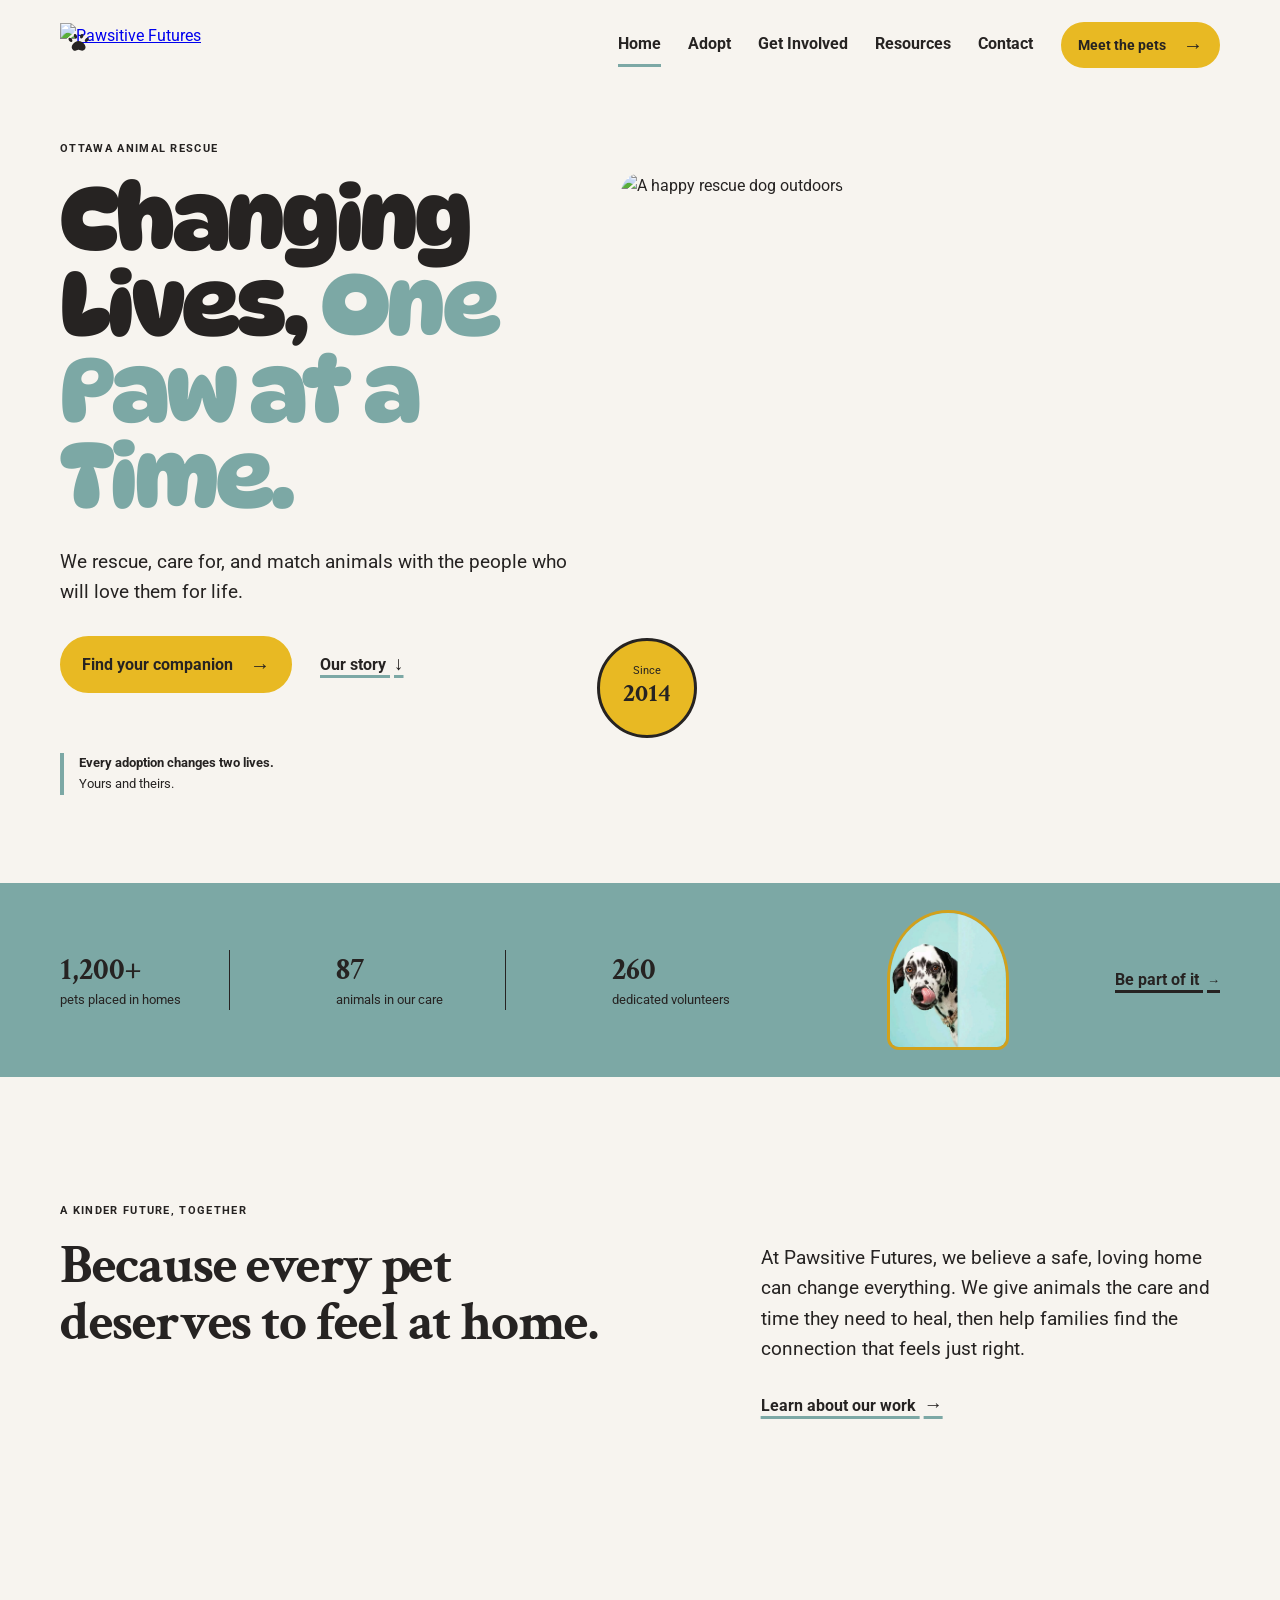
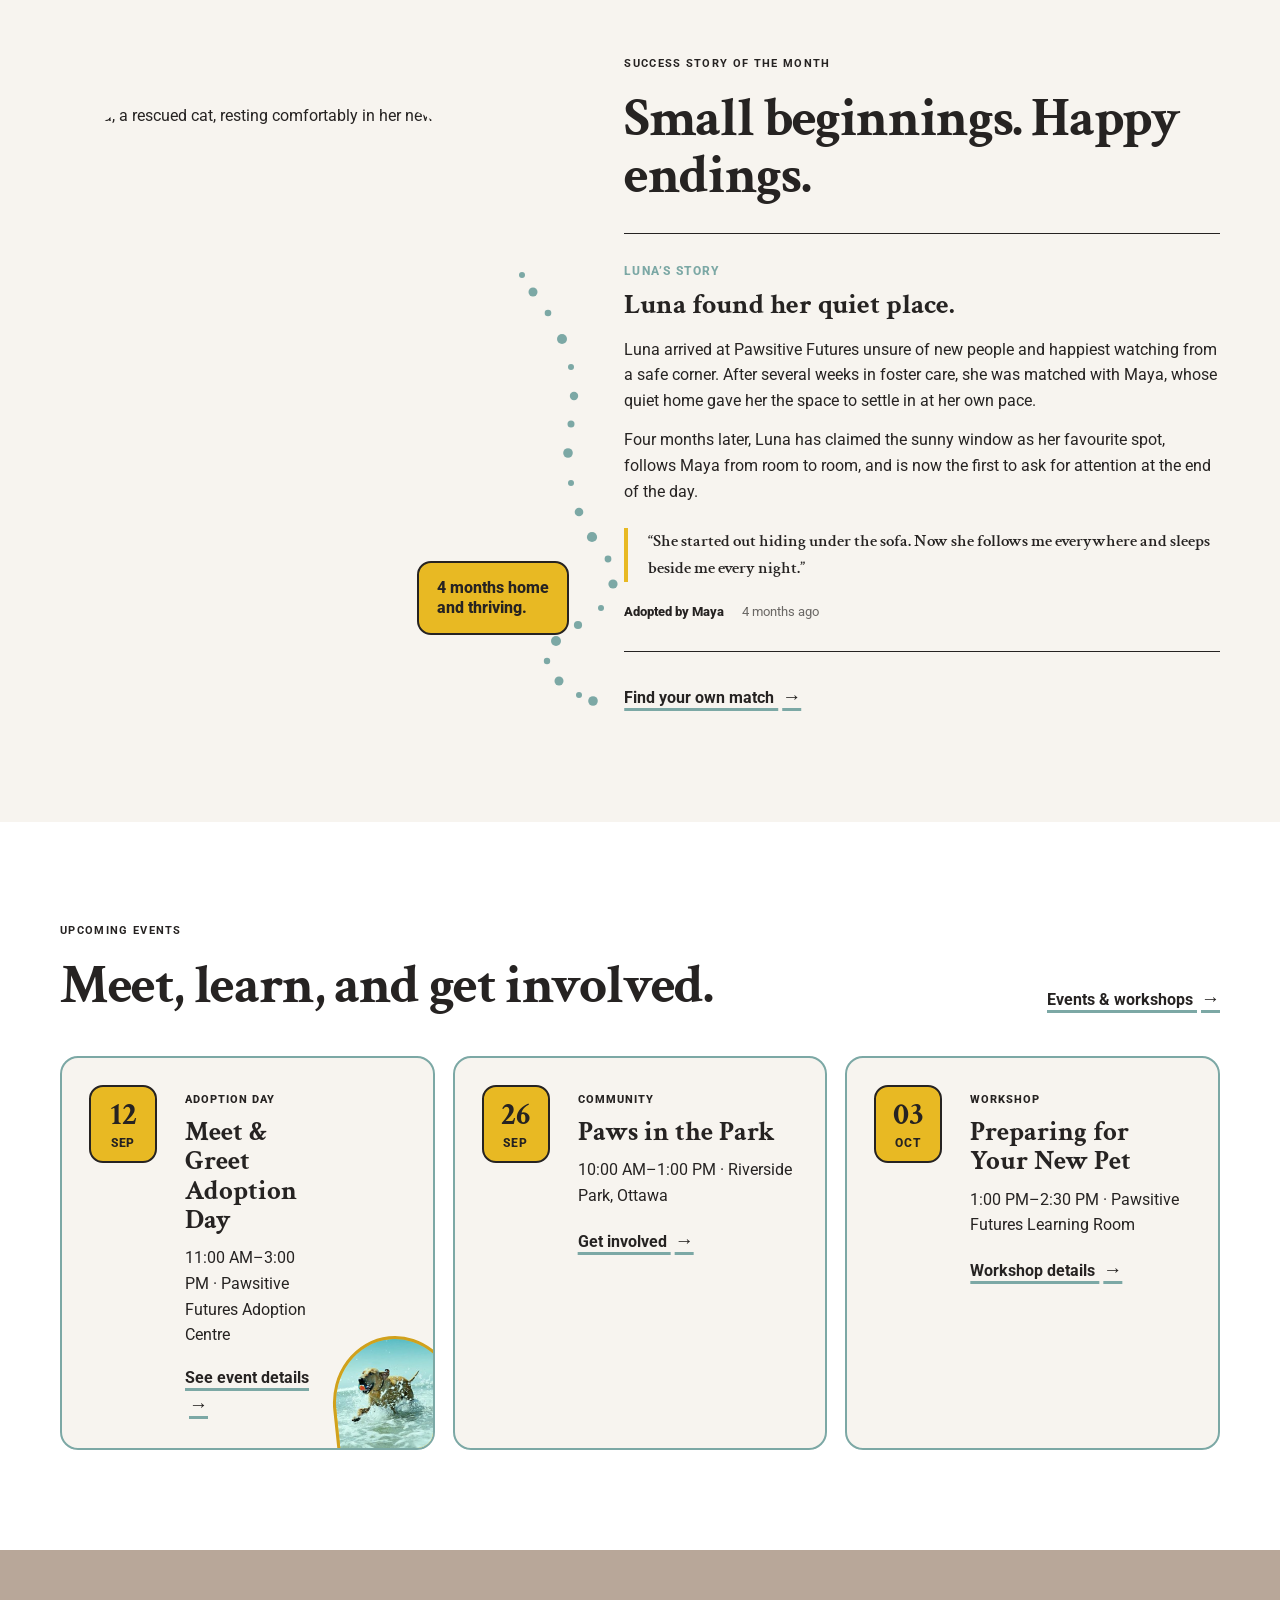
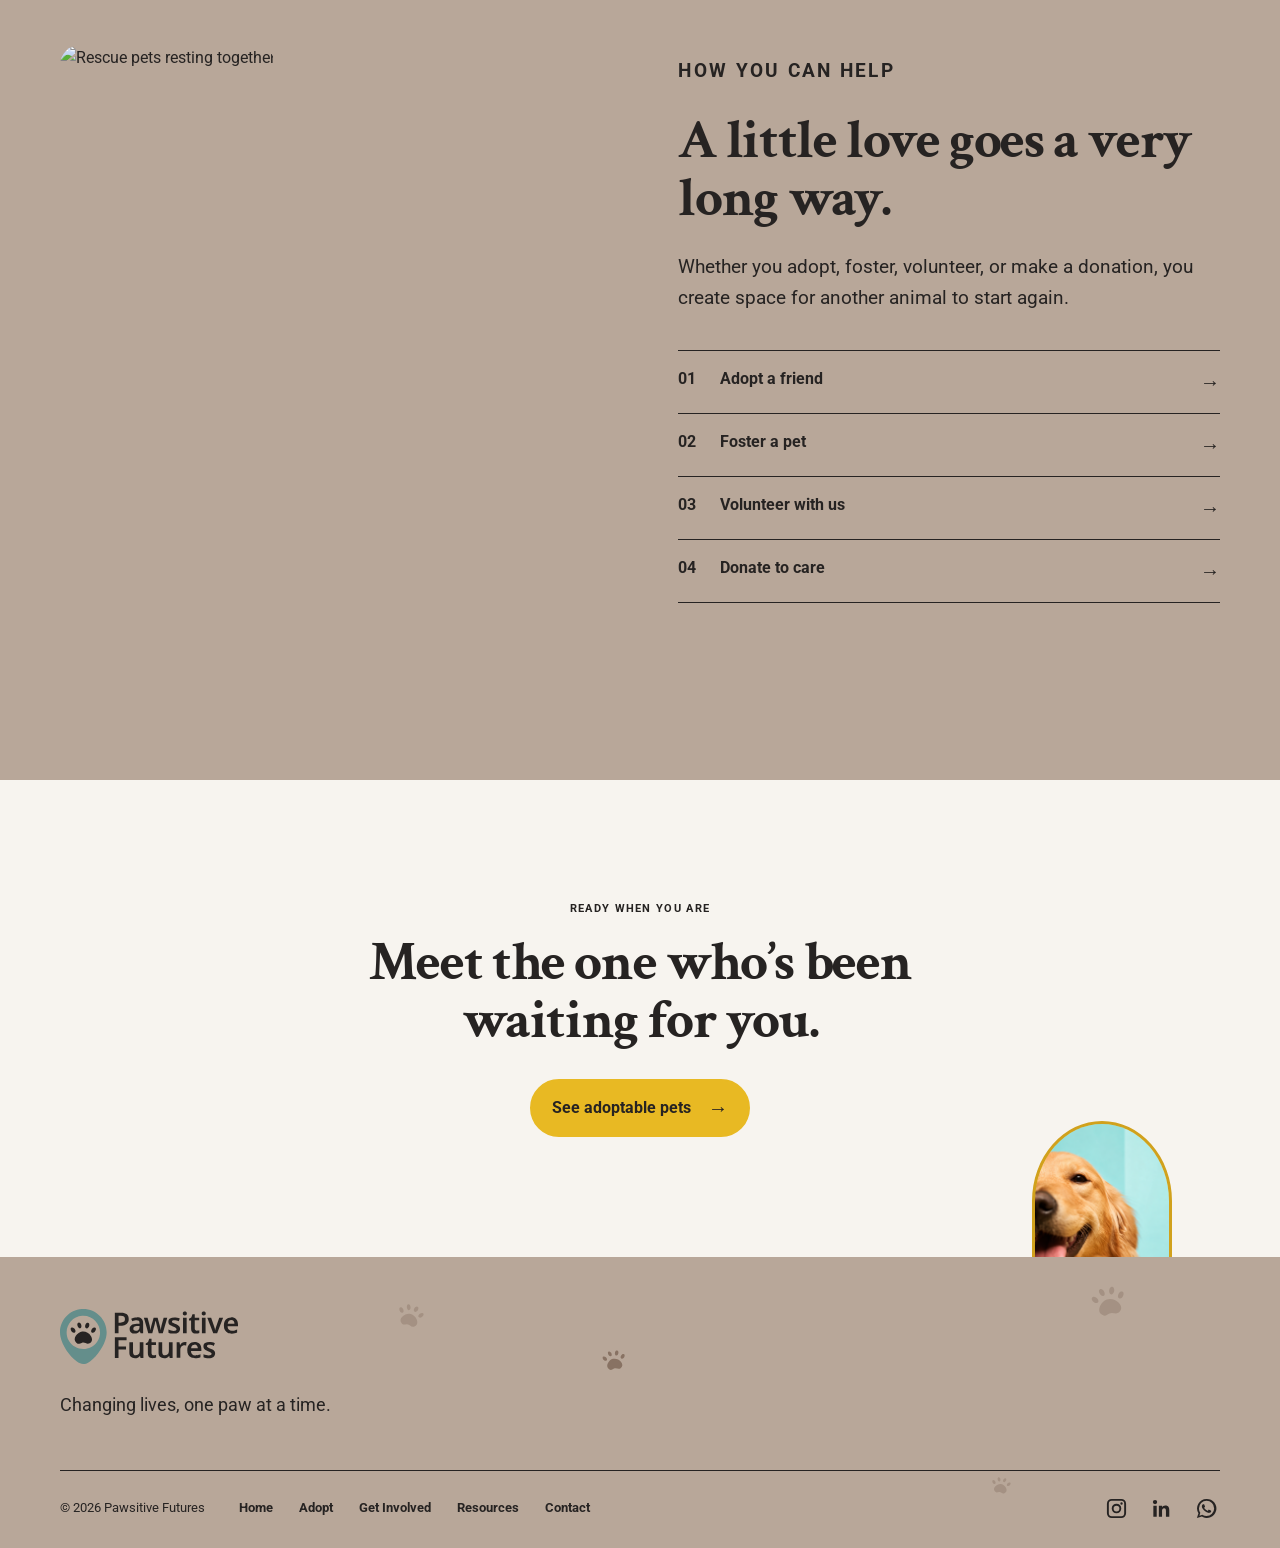
==== commit 5a6181fe: "crop images added on other pages" ====
--- a/index.html
+++ b/index.html
@@ -173,9 +173,6 @@
               <source media="(max-width: 700px)" srcset="images/get-involved-pets-landscape.jpg.png">
               <img alt="Rescue pets resting together" src="images/get-involved-pets-portrait.jpg.png">
             </picture>
-            <div class="help-pet-peek editorial-pet-crop" aria-hidden="true">
-              <img src="images/moodboard-help-pet.png" alt="">
-            </div>
           </div>
           <div class="feature-copy">
             <p class="eyebrow">How you can help</p>
@@ -194,6 +191,9 @@
         <p class="eyebrow">Ready when you are</p>
         <h2>Meet the one who’s been waiting for you.</h2>
         <a class="button" href="adopt.html">See adoptable pets <span>→</span></a>
+        <div class="closing-pet-peek editorial-pet-crop" aria-hidden="true">
+          <img src="images/moodboard-help-pet.png" alt="">
+        </div>
       </section>
     </main>
     <footer class="site-footer">
--- a/css/site.css
+++ b/css/site.css
@@ -101,6 +101,26 @@
   animation: logo-wave 2.8s ease-in-out infinite;
 }
 
+/* Reuse the charcoal paw mark over the pin so it remains legible on every surface. */
+.brand-logo-secondary {
+  display: block;
+  z-index: 3;
+}
+
+.footer-brand .brand-logo-secondary {
+  z-index: 3;
+}
+
+/* The taupe footer needs a deeper teal than the ivory header to preserve contrast. */
+.footer-brand .brand-logo-primary {
+  content: url("../images/logo-pawsitive-futures-footer.svg");
+}
+
+/* Swap to the purpose-built blue-pin/ivory-wordmark artwork on charcoal surfaces. */
+.brand--dark .brand-logo-primary {
+  content: url("../images/logo-pawsitive-futures-dark.svg");
+}
+
 @keyframes logo-wave {
   0%,
   100% {
@@ -468,22 +488,22 @@
   font-size: 20px;
 }
 
-.help-pet-peek {
+.closing-pet-peek {
   position: absolute;
-  right: -8px;
-  bottom: -116px;
+  right: 48px;
+  bottom: -24px;
   z-index: 2;
-  width: 152px;
-  height: 174px;
+  width: 140px;
+  height: 160px;
   background: var(--gold);
-  transform: rotate(5deg);
-}
-
-.help-pet-peek::before {
+  transform: none;
+}
+
+.closing-pet-peek::before {
   content: none;
 }
 
-.help-pet-peek img {
+.closing-pet-peek img {
   width: 100%;
   height: 100%;
   border-radius: 0;
@@ -492,6 +512,8 @@
 }
 
 .closing {
+  position: relative;
+  overflow: hidden;
   padding: 120px 0;
   text-align: center;
 }
@@ -672,6 +694,7 @@
   transition:
     transform 0.2s,
     box-shadow 0.2s;
+  cursor: pointer;
 }
 
 .pet-card:hover {
@@ -731,6 +754,39 @@
   grid-template-columns: 0.74fr 1.26fr;
   gap: 70px;
   padding-bottom: 100px;
+}
+
+.pet-card:focus-visible {
+  outline: 3px solid var(--cambridge-blue);
+  outline-offset: 4px;
+}
+
+.pet-card:hover .pet-button,
+.pet-card:focus-visible .pet-button {
+  text-decoration-color: var(--gold);
+}
+
+.contact-page-intro {
+  display: grid;
+  grid-template-columns: minmax(0, 1fr) 190px;
+  gap: 70px;
+  align-items: center;
+  max-width: 1060px;
+  text-align: left;
+}
+
+.contact-page-intro .lead {
+  margin: 22px 0 0;
+}
+
+.contact-pet-window {
+  justify-self: end;
+  width: 132px;
+  height: 151px;
+}
+
+.contact-pet-window img {
+  object-position: center;
 }
 
 .contact-details {
@@ -832,6 +888,211 @@
   color: var(--charcoal);
   font-size: 30px;
   cursor: pointer;
+}
+
+.pet-profile-modal {
+  overflow-y: auto;
+}
+
+.pet-profile-card {
+  width: min(1040px, 100%);
+  max-height: calc(100vh - 50px);
+  overflow-y: auto;
+  padding: 0;
+}
+
+.pet-profile-layout {
+  display: grid;
+  grid-template-columns: minmax(280px, 0.85fr) minmax(0, 1.15fr);
+}
+
+.pet-profile-image {
+  position: relative;
+  min-height: 100%;
+  margin: 0;
+  overflow: hidden;
+  border-radius: 15px 0 0 15px;
+  background: var(--cambridge-blue);
+}
+
+.pet-profile-image img {
+  display: block;
+  width: 100%;
+  height: 100%;
+  min-height: 580px;
+  object-fit: cover;
+}
+
+.pet-profile-image figcaption {
+  position: absolute;
+  top: 18px;
+  left: 18px;
+  display: flex;
+  box-sizing: border-box;
+  height: 38px;
+  align-items: center;
+  padding: 0 12px;
+  border-radius: 99px;
+  background: var(--ivory);
+  color: var(--charcoal);
+  font-size: 12px;
+  font-weight: 800;
+  letter-spacing: 0.06em;
+  text-transform: uppercase;
+}
+
+.pet-profile-content {
+  padding: 54px 52px 46px;
+}
+
+.pet-profile-card h2 {
+  margin: 0 0 22px;
+  font: 700 clamp(2.5rem, 5vw, 4rem) / 0.95 var(--serif);
+}
+
+.pet-at-glance {
+  margin: -8px 0 26px;
+  color: var(--cambridge-blue);
+  font-size: 12px;
+  font-weight: 800;
+  letter-spacing: 0.08em;
+  line-height: 1.45;
+  text-transform: uppercase;
+}
+
+.pet-profile-summary {
+  margin-bottom: 25px;
+}
+
+.pet-profile-summary h3 {
+  margin: 0 0 7px;
+  color: var(--cambridge-blue);
+  font-size: 12px;
+  letter-spacing: 0.08em;
+  text-transform: uppercase;
+}
+
+.pet-profile-summary p {
+  margin: 0;
+  font-size: 17px;
+  line-height: 1.5;
+}
+
+.pet-profile-details {
+  display: grid;
+  grid-template-columns: repeat(2, minmax(0, 1fr));
+  gap: 16px 24px;
+  margin: 0 0 30px;
+}
+
+.pet-profile-details div {
+  padding-top: 12px;
+  border-top: 1px solid var(--warm-taupe);
+}
+
+.pet-profile-details dt {
+  margin-bottom: 5px;
+  color: var(--cambridge-blue);
+  font-size: 11px;
+  font-weight: 800;
+  letter-spacing: 0.08em;
+  text-transform: uppercase;
+}
+
+.pet-profile-details dd {
+  margin: 0;
+  font-size: 14px;
+  line-height: 1.45;
+}
+
+.pet-profile-details .profile-status-pill {
+  display: inline-flex;
+  width: fit-content;
+  padding: 5px 8px;
+  border: 1px solid var(--charcoal);
+  border-radius: 99px;
+  background: var(--gold);
+  color: var(--charcoal);
+  font-size: 12px;
+  font-weight: 800;
+  line-height: 1.2;
+}
+
+.pet-profile-card .modal-close {
+  top: 18px;
+  right: 18px;
+  z-index: 2;
+  display: flex;
+  width: 38px;
+  height: 38px;
+  align-items: center;
+  justify-content: center;
+  padding: 0;
+  border-radius: 50%;
+  background: var(--ivory);
+  font-size: 27px;
+}
+
+body.modal-open {
+  overflow: hidden;
+}
+
+@media (max-width: 800px) {
+  .pet-profile-card {
+    max-width: 700px;
+  }
+
+  .pet-profile-layout {
+    grid-template-columns: 1fr;
+  }
+
+  .pet-profile-image {
+    min-height: 300px;
+    border-radius: 15px 15px 0 0;
+  }
+
+  .pet-profile-image img {
+    min-height: 300px;
+    max-height: 380px;
+  }
+
+  .pet-profile-content {
+    padding: 40px 32px;
+  }
+}
+
+@media (max-width: 530px) {
+  .pet-profile-modal {
+    padding: 12px;
+  }
+
+  .pet-profile-card {
+    max-height: calc(100vh - 24px);
+  }
+
+  .pet-profile-image,
+  .pet-profile-image img {
+    min-height: 225px;
+  }
+
+  .pet-profile-content {
+    padding: 34px 22px 26px;
+  }
+
+  .pet-profile-card .modal-close {
+    top: 14px;
+    right: 14px;
+  }
+
+  .pet-profile-image figcaption {
+    top: 14px;
+    left: 14px;
+  }
+
+  .pet-profile-details {
+    grid-template-columns: 1fr;
+    gap: 12px;
+  }
 }
 
 @media (max-width: 800px) {
@@ -981,7 +1242,7 @@
   .page-intro {
     padding: 55px 0 40px;
   }
-  .modal-card {
+  .modal-card:not(.pet-profile-card) {
     padding: 35px 25px;
   }
 }
@@ -993,22 +1254,9 @@
   text-align: center;
 }
 
-.featured-pets-heading h2 {
-  margin: 0 0 14px;
-  font: 700 clamp(2.1rem, 4vw, 3.7rem) / 1.05 var(--serif);
-  letter-spacing: -0.025em;
-}
-
-.featured-pets-heading > p:not(.eyebrow) {
-  max-width: 650px;
-  margin: 0 auto;
-  color: var(--charcoal);
-  font-size: 17px;
-}
-
 .more-pets-callout {
   display: grid;
-  grid-template-columns: minmax(0, 1fr) auto;
+  grid-template-columns: minmax(0, 1fr) 205px;
   gap: 42px;
   align-items: center;
   margin-top: 58px;
@@ -1028,8 +1276,57 @@
   margin: 0;
 }
 
-.more-pets-callout .button {
+.more-pets-copy .button {
+  margin-top: 24px;
   white-space: nowrap;
+}
+
+.more-pets-visual {
+  position: relative;
+  min-height: 192px;
+}
+
+.more-pets-window,
+.foster-pet-window,
+.contact-pet-window {
+  overflow: hidden;
+  border: 3px solid var(--accent-gold);
+  border-radius: 50% 50% 12px 12px;
+  background: var(--cambridge-blue);
+}
+
+.more-pets-window {
+  position: absolute;
+  right: 0;
+  bottom: 0;
+  width: 132px;
+  height: 151px;
+}
+
+.more-pets-window img,
+.foster-pet-window img,
+.contact-pet-window img {
+  width: 100%;
+  height: 100%;
+  object-fit: cover;
+}
+
+.more-pets-window img {
+  object-position: center;
+}
+
+.more-pets-journey {
+  position: absolute;
+  bottom: 14px;
+  left: -86px;
+  width: 160px;
+  height: 85px;
+  overflow: visible;
+  color: var(--cambridge-blue);
+}
+
+.journey-mobile {
+  display: none;
 }
 
 /* Pet search and resource additions */
@@ -1367,17 +1664,24 @@
   object-fit: cover;
 }
 
+/* Shared accent tags: gold fill with the home-page success-story outline treatment. */
+.success-photo-label,
+.event-date,
+.involve-image-note {
+  box-sizing: border-box;
+  border: 2px solid var(--charcoal);
+  border-radius: 14px;
+  background: var(--gold);
+  color: var(--charcoal);
+  font-weight: 800;
+}
+
 .success-photo-label {
   position: absolute;
   right: -22px;
   bottom: 28px;
   max-width: 180px;
   padding: 15px 18px;
-  border: 2px solid var(--charcoal);
-  border-radius: 14px;
-  background: var(--gold);
-  color: var(--charcoal);
-  font-weight: 800;
   line-height: 1.25;
   z-index: 2;
 }
@@ -1524,8 +1828,6 @@
   flex-direction: column;
   align-items: center;
   justify-content: center;
-  border-radius: 14px;
-  background: var(--gold);
   line-height: 1;
 }
 
@@ -1659,11 +1961,11 @@
   .success-journey {
     display: none;
   }
-  .help-pet-peek {
-    right: -4px;
-    bottom: -102px;
-    width: 130px;
-    height: 150px;
+  .closing-pet-peek {
+    right: 32px;
+    bottom: -20px;
+    width: 120px;
+    height: 137px;
   }
   .more-pets-callout {
     grid-template-columns: 1fr;
@@ -1706,7 +2008,7 @@
     grid-template-columns: 1fr 1fr;
   }
   .stats-pet-crop,
-  .help-pet-peek,
+  .closing-pet-peek,
   .success-journey,
   .event-card:first-child .event-pet-crop {
     display: none;
@@ -1801,9 +2103,6 @@
   bottom: 24px;
   max-width: 235px;
   padding: 17px 20px;
-  border-radius: 14px;
-  background: var(--gold);
-  font-weight: 800;
   line-height: 1.3;
 }
 
@@ -1898,7 +2197,9 @@
 }
 
 .role-card {
+  display: flex;
   min-height: 270px;
+  flex-direction: column;
   padding: 30px;
   border: 2px solid var(--warm-taupe);
   border-radius: 18px;
@@ -1919,6 +2220,35 @@
   margin: 0;
 }
 
+.role-details {
+  display: grid;
+  gap: 14px;
+  grid-auto-rows: 50px;
+  margin: 30px 0 0;
+  color: var(--charcoal);
+  font-size: 14px;
+  line-height: 1.35;
+}
+
+.role-details div {
+  display: grid;
+  grid-template-columns: 125px 1fr;
+  gap: 10px;
+  align-items: start;
+}
+
+.role-details dt {
+  color: var(--cambridge-blue);
+  font-size: 11px;
+  font-weight: 800;
+  letter-spacing: 0.06em;
+  text-transform: uppercase;
+}
+
+.role-details dd {
+  margin: 0;
+}
+
 .volunteer-process {
   padding: 100px 0;
   background: var(--cambridge-blue);
@@ -1930,6 +2260,7 @@
 }
 
 .process-list {
+  position: relative;
   margin: 0;
   padding: 0;
   border-top: 1px solid var(--charcoal);
@@ -1945,7 +2276,24 @@
 }
 
 .process-list li > span {
+  position: relative;
+  z-index: 1;
   font-weight: 800;
+}
+
+.process-journey {
+  position: absolute;
+  top: 0;
+  left: 0;
+  z-index: 0;
+  width: 70px;
+  height: 500px;
+  overflow: visible;
+  color: var(--ivory);
+}
+
+.process-journey-mobile {
+  display: none;
 }
 
 .process-list h3 {
@@ -1956,6 +2304,10 @@
 .process-list p {
   max-width: 700px;
   margin: 0;
+}
+
+.process-actions {
+  margin-top: 42px;
 }
 
 .volunteer-fit {
@@ -1988,9 +2340,18 @@
 
 .foster-grid {
   display: grid;
-  grid-template-columns: 0.9fr 1.1fr;
-  gap: 9%;
+  grid-template-columns: minmax(0, 0.8fr) 175px minmax(0, 1.05fr);
+  gap: 6%;
   align-items: start;
+}
+
+.foster-pet-window {
+  width: 152px;
+  height: 174px;
+}
+
+.foster-pet-window img {
+  object-position: center;
 }
 
 .foster-copy > p:not(.eyebrow) {
@@ -2118,6 +2479,11 @@
   .involve-events-card {
     grid-template-columns: 1fr;
   }
+  .foster-pet-window {
+    order: -1;
+    width: 140px;
+    height: 160px;
+  }
   .involve-hero {
     gap: 42px;
     padding: 45px 0 80px;
@@ -2190,7 +2556,25 @@
     padding: 24px 20px;
   }
   .process-list li {
-    grid-template-columns: 46px 1fr;
+    grid-template-columns: 70px 1fr;
+  }
+  .process-journey {
+    left: 0;
+    width: 70px;
+  }
+  .process-journey-mobile {
+    position: absolute;
+    top: 0;
+    left: 0;
+    z-index: 0;
+    display: block;
+    width: 70px;
+    height: 600px;
+    color: var(--ivory);
+    overflow: visible;
+  }
+  .process-journey {
+    display: none;
   }
   .fit-card,
   .involve-events-card {
@@ -2366,6 +2750,24 @@
 }
 
 @media (min-width: 531px) and (max-width: 960px) {
+  .page-intro {
+    padding: 60px 0 44px;
+  }
+
+  .page-intro .lead {
+    max-width: 620px;
+  }
+
+  .featured-pets-heading {
+    margin-bottom: 24px;
+  }
+
+  .pet-search {
+    width: 100%;
+    max-width: 720px;
+    margin-bottom: 20px;
+  }
+
   .feature-shell {
     padding-bottom: 150px;
   }
@@ -2451,9 +2853,65 @@
   .contact-grid {
     row-gap: 48px;
   }
+
+  .contact-page-intro {
+    grid-template-columns: 1fr;
+    gap: 28px;
+    text-align: center;
+  }
+
+  .contact-page-intro .lead {
+    margin-right: auto;
+    margin-left: auto;
+  }
+
+  .contact-pet-window {
+    justify-self: center;
+  }
+
+  .more-pets-callout {
+    grid-template-columns: 1fr;
+    overflow: hidden;
+  }
+
+  .more-pets-visual {
+    min-height: 180px;
+  }
+
+  .more-pets-journey {
+    bottom: 16px;
+    right: 112px;
+    left: auto;
+    width: 145px;
+    height: 60px;
+    overflow: hidden;
+  }
+
+  .journey-desktop {
+    display: none;
+  }
+
+  .journey-mobile {
+    display: block;
+  }
+
+  .foster-pet-window {
+    width: 130px;
+    height: 149px;
+  }
 }
 
 @media (max-width: 530px) {
+  .role-details {
+    grid-auto-rows: auto;
+    gap: 12px;
+    margin-top: 24px;
+  }
+
+  .role-details div {
+    grid-template-columns: 105px 1fr;
+  }
+
   .volunteer-process {
     padding-bottom: 48px;
   }
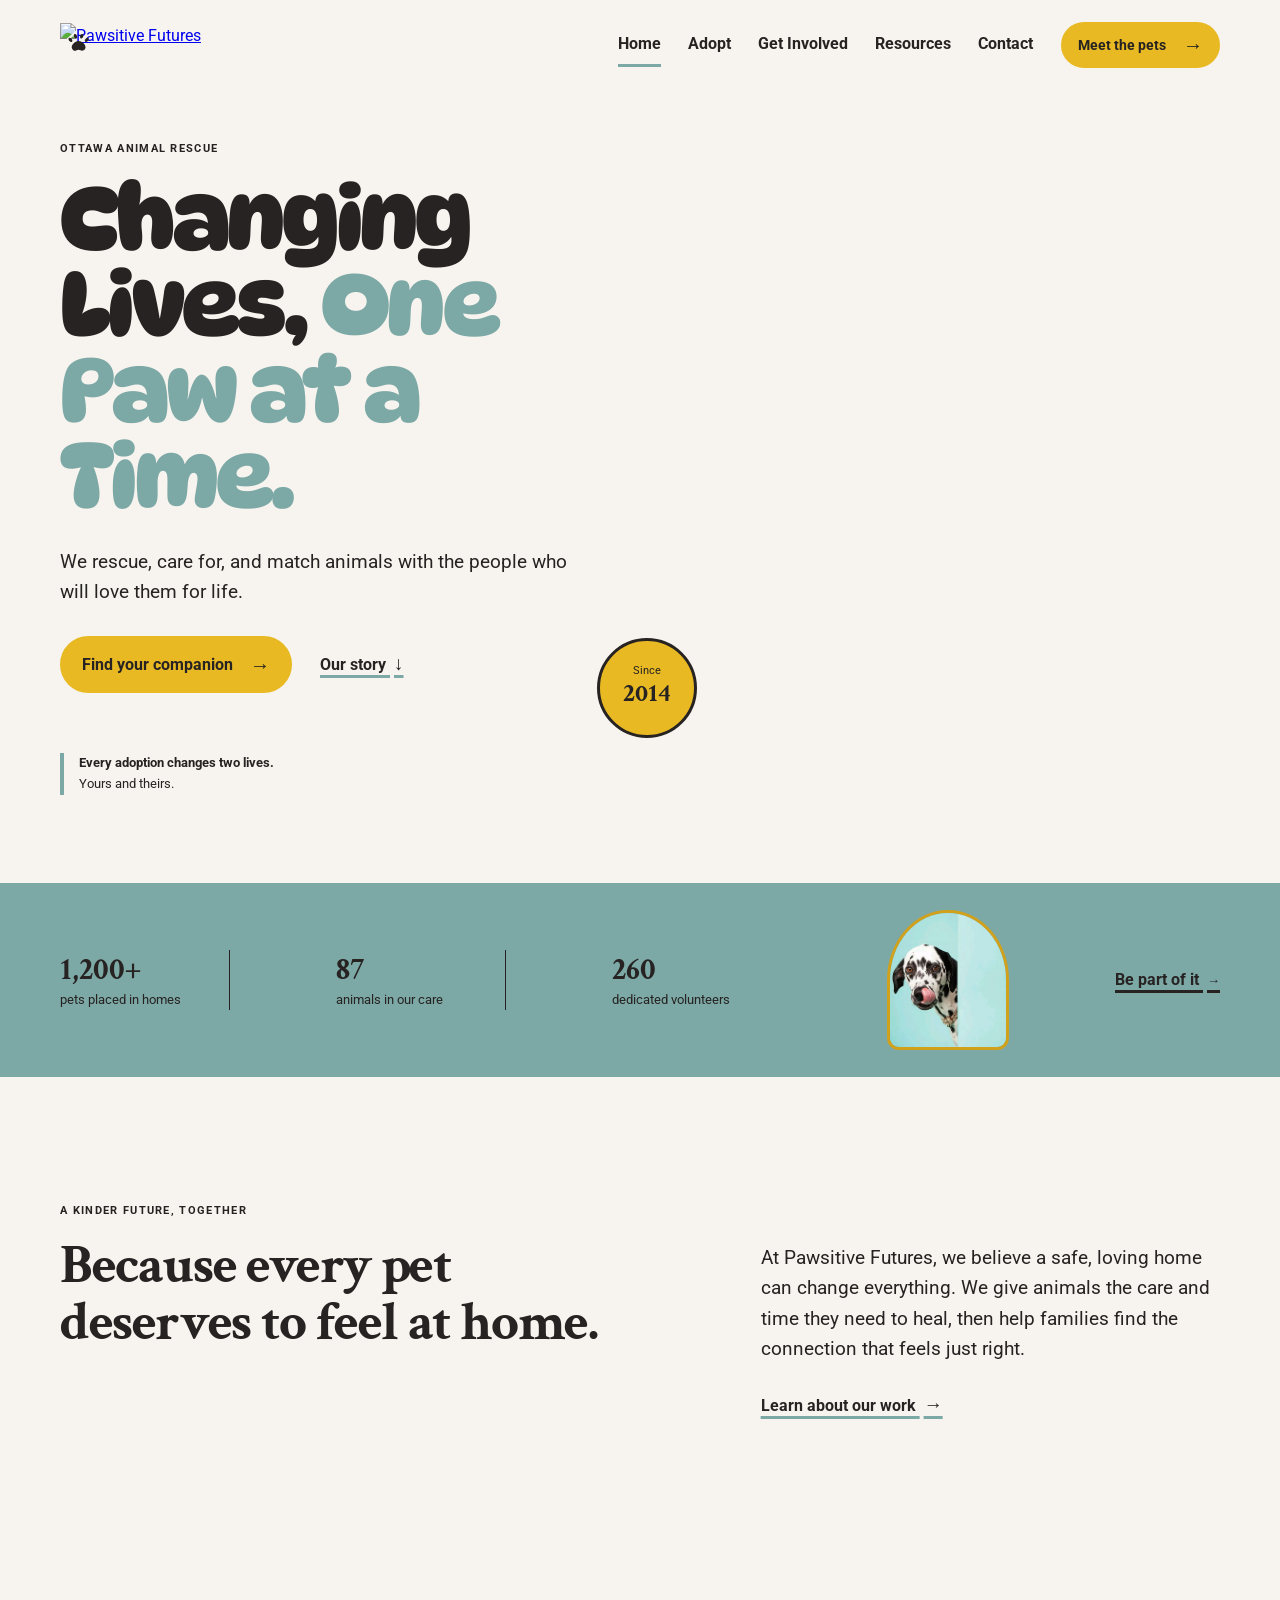
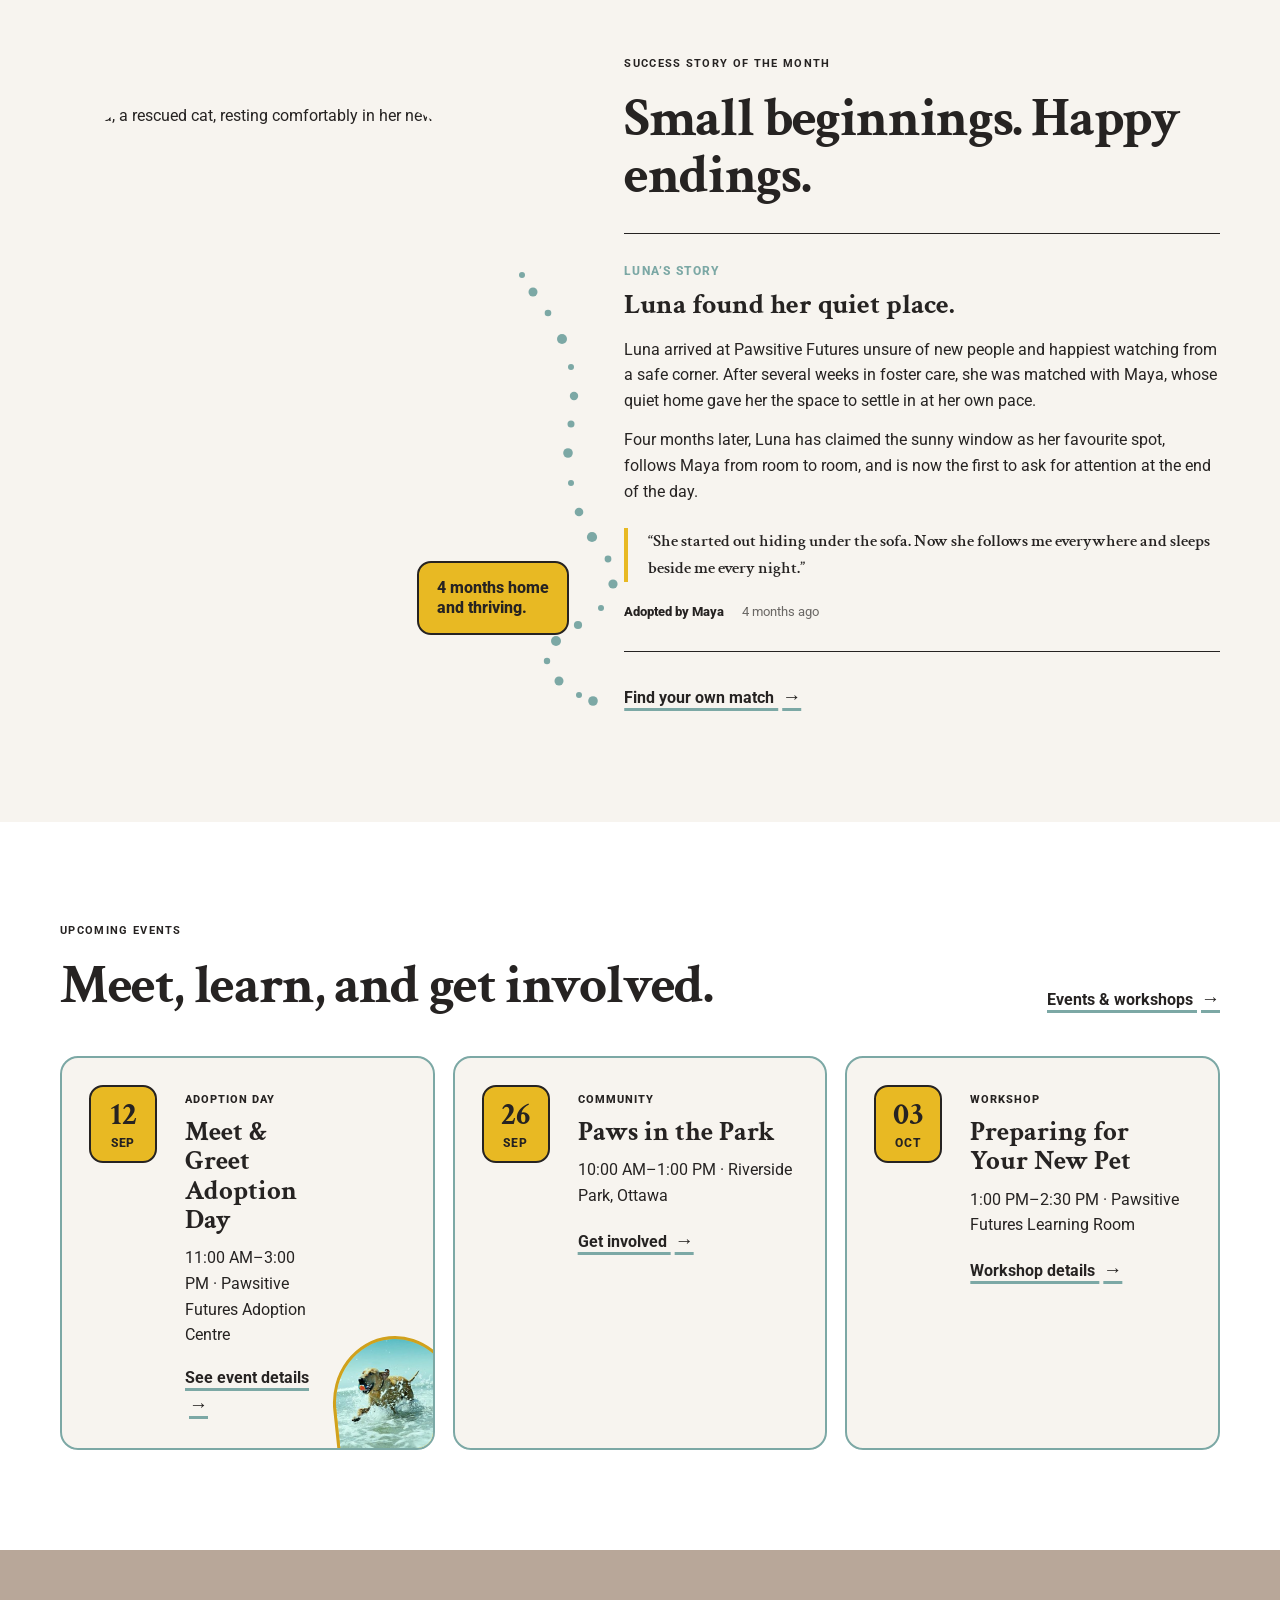
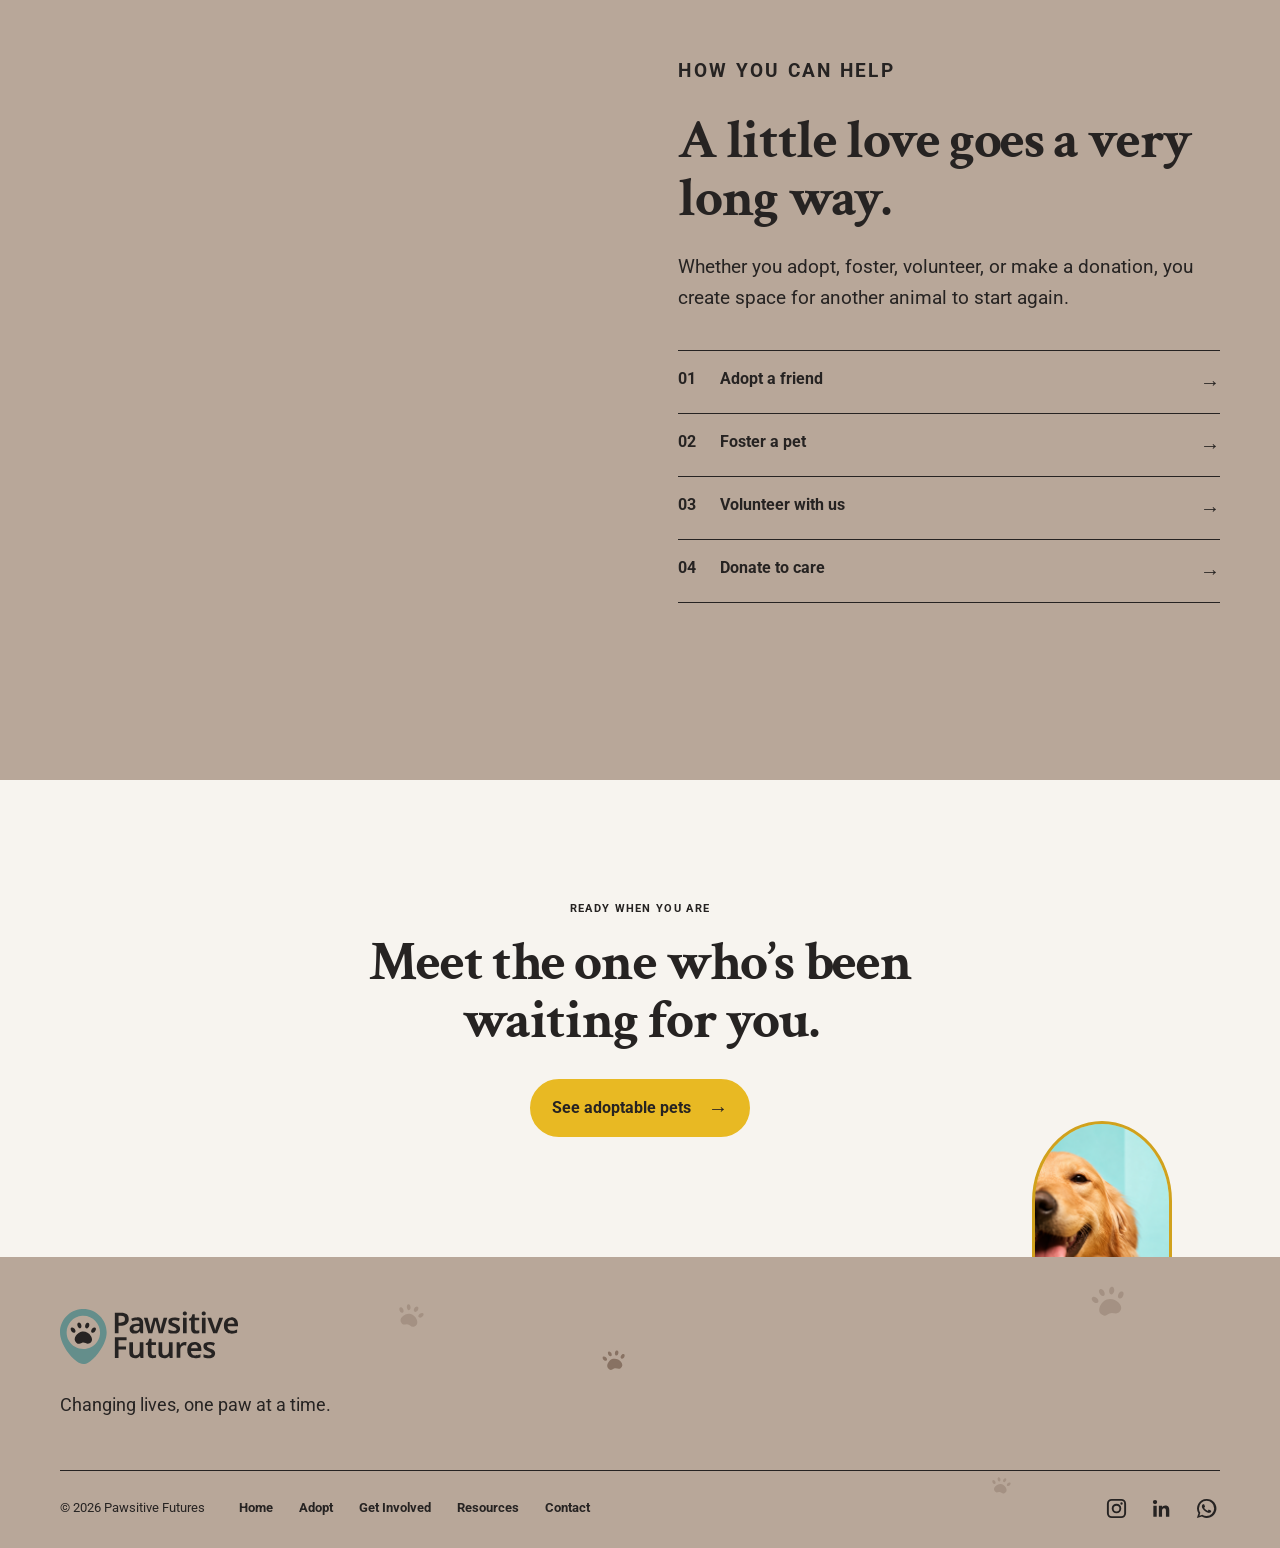
==== commit 2d0b2b07: "update on screen breakpoints" ====
--- a/index.html
+++ b/index.html
@@ -95,6 +95,13 @@
                 <circle cx="62" cy="452" r="3" /><circle cx="76" cy="458" r="4.8" />
               </g>
             </svg>
+            <svg class="success-journey-compact" aria-hidden="true" viewBox="0 0 150 66" xmlns="http://www.w3.org/2000/svg">
+              <g fill="currentColor">
+                <circle cx="8" cy="50" r="3" /><circle cx="23" cy="46" r="4.5" /><circle cx="39" cy="40" r="3.2" />
+                <circle cx="55" cy="33" r="5" /><circle cx="73" cy="29" r="3.1" /><circle cx="90" cy="31" r="4.3" />
+                <circle cx="106" cy="36" r="3" /><circle cx="120" cy="32" r="4.7" /><circle cx="132" cy="21" r="3.3" /><circle cx="143" cy="14" r="4.2" />
+              </g>
+            </svg>
             <span class="success-photo-label">4 months home<br>and thriving.</span>
           </div>
           <div class="success-copy">
@@ -120,6 +127,12 @@
               <p class="success-meta"><strong>Adopted by Maya</strong><span>4 months ago</span></p>
             </article>
             <a class="text-link" href="adopt.html">Find your own match <span>→</span></a>
+            <svg class="success-journey-mobile-tail" aria-hidden="true" viewBox="0 0 32 120" xmlns="http://www.w3.org/2000/svg">
+              <g fill="currentColor">
+                <circle cx="9" cy="8" r="3" /><circle cx="18" cy="32" r="4.3" /><circle cx="12" cy="58" r="3.1" />
+                <circle cx="22" cy="86" r="4.6" /><circle cx="16" cy="112" r="3" />
+              </g>
+            </svg>
           </div>
         </div>
       </section>
@@ -214,7 +227,7 @@
           <a href="contact.html">Contact</a>
         </nav>
         <div aria-label="Social media" class="social-links">
-          <a aria-label="Instagram" href="#" title="Instagram">
+          <a aria-label="Instagram" href="https://www.instagram.com/" rel="noopener noreferrer" target="_blank" title="Instagram">
             <svg aria-hidden="true" focusable="false" viewbox="0 0 24 24">
               <path d="M7 2h10a5 5 0 0 1 5 5v10a5 5 0 0 1-5 5H7a5 5 0 0 1-5-5V7a5 5 0 0 1 5-5Zm0 2a3 3 0 0 0-3 3v10a3 3 0 0 0 3 3h10a3 3 0 0 0 3-3V7a3 3 0 0 0-3-3H7Zm10.25 1.5a1.25 1.25 0 1 1 0 2.5 1.25 1.25 0 0 1 0-2.5ZM12 7a5 5 0 1 1 0 10 5 5 0 0 1 0-10Zm0 2a3 3 0 1 0 0 6 3 3 0 0 0 0-6Z">
               </path>
@@ -226,7 +239,7 @@
               </path>
             </svg>
           </a>
-          <a aria-label="WhatsApp" href="#" title="WhatsApp">
+          <a aria-label="WhatsApp" href="https://wa.me/" rel="noopener noreferrer" target="_blank" title="WhatsApp">
             <svg aria-hidden="true" focusable="false" viewbox="0 0 24 24">
               <path d="M12.05 2a9.85 9.85 0 0 0-8.43 14.94L2 22l5.2-1.57A9.95 9.95 0 1 0 12.05 2Zm0 17.9a8 8 0 0 1-4.08-1.12l-.29-.17-3.09.93.96-3-.19-.3A7.84 7.84 0 0 1 4.12 12a7.93 7.93 0 1 1 7.93 7.9Zm4.35-5.94c-.24-.12-1.41-.69-1.63-.77-.22-.08-.38-.12-.54.12-.16.24-.62.77-.76.93-.14.16-.28.18-.52.06-.24-.12-1.01-.37-1.92-1.18-.71-.63-1.19-1.42-1.33-1.66-.14-.24-.02-.37.1-.49.11-.11.24-.28.36-.42.12-.14.16-.24.24-.4.08-.16.04-.3-.02-.42-.06-.12-.54-1.3-.74-1.78-.19-.47-.39-.41-.54-.42h-.46c-.16 0-.42.06-.64.3-.22.24-.84.82-.84 2 0 1.18.86 2.32.98 2.48.12.16 1.69 2.58 4.09 3.62.57.25 1.02.39 1.37.5.58.18 1.1.16 1.51.1.46-.07 1.41-.58 1.61-1.14.2-.56.2-1.04.14-1.14-.06-.1-.22-.16-.46-.28Z">
               </path>
--- a/css/site.css
+++ b/css/site.css
@@ -1698,6 +1698,14 @@
   pointer-events: none;
 }
 
+.success-journey-compact {
+  display: none;
+}
+
+.success-journey-mobile-tail {
+  display: none;
+}
+
 .success-copy {
   position: relative;
   z-index: 2;
@@ -1961,6 +1969,24 @@
   .success-journey {
     display: none;
   }
+  .success-journey-compact {
+    display: none;
+  }
+  .success-copy {
+    padding-right: 32px;
+  }
+  .success-journey-mobile-tail {
+    display: block;
+    position: absolute;
+    top: -65px;
+    right: 2px;
+    z-index: 1;
+    width: 28px;
+    height: 120px;
+    color: var(--cambridge-blue);
+    overflow: visible;
+    pointer-events: none;
+  }
   .closing-pet-peek {
     right: 32px;
     bottom: -20px;
@@ -1975,13 +2001,18 @@
   .more-pets-callout .button {
     width: fit-content;
   }
+  .more-pets-journey {
+    right: 152px;
+    bottom: 16px;
+    left: auto;
+  }
   .success-stories {
     padding: 80px 0;
   }
   .success-stories-grid,
   .resource-events-head {
     grid-template-columns: 1fr;
-    gap: 42px;
+    gap: 66px;
   }
   .success-photo,
   .success-photo img {
@@ -2008,10 +2039,22 @@
     grid-template-columns: 1fr 1fr;
   }
   .stats-pet-crop,
-  .closing-pet-peek,
   .success-journey,
   .event-card:first-child .event-pet-crop {
     display: none;
+  }
+  .closing-pet-peek {
+    display: block;
+    right: 16px;
+    bottom: -12px;
+    width: 92px;
+    height: 105px;
+  }
+  .success-copy {
+    padding-right: 28px;
+  }
+  .success-journey-mobile-tail {
+    top: -65px;
   }
   .event-card:first-child {
     grid-template-columns: 62px minmax(0, 1fr);
@@ -2799,6 +2842,10 @@
 }
 
 @media (min-width: 531px) and (max-width: 900px) {
+  .image-badge {
+    left: 18px;
+  }
+
   .contact-grid,
   .involve-hero,
   .foster-grid,
@@ -2835,6 +2882,10 @@
     gap: 40px;
   }
 
+  .success-stories-grid {
+    gap: 66px;
+  }
+
   .involve-events-card {
     gap: 26px;
     padding: 40px;
